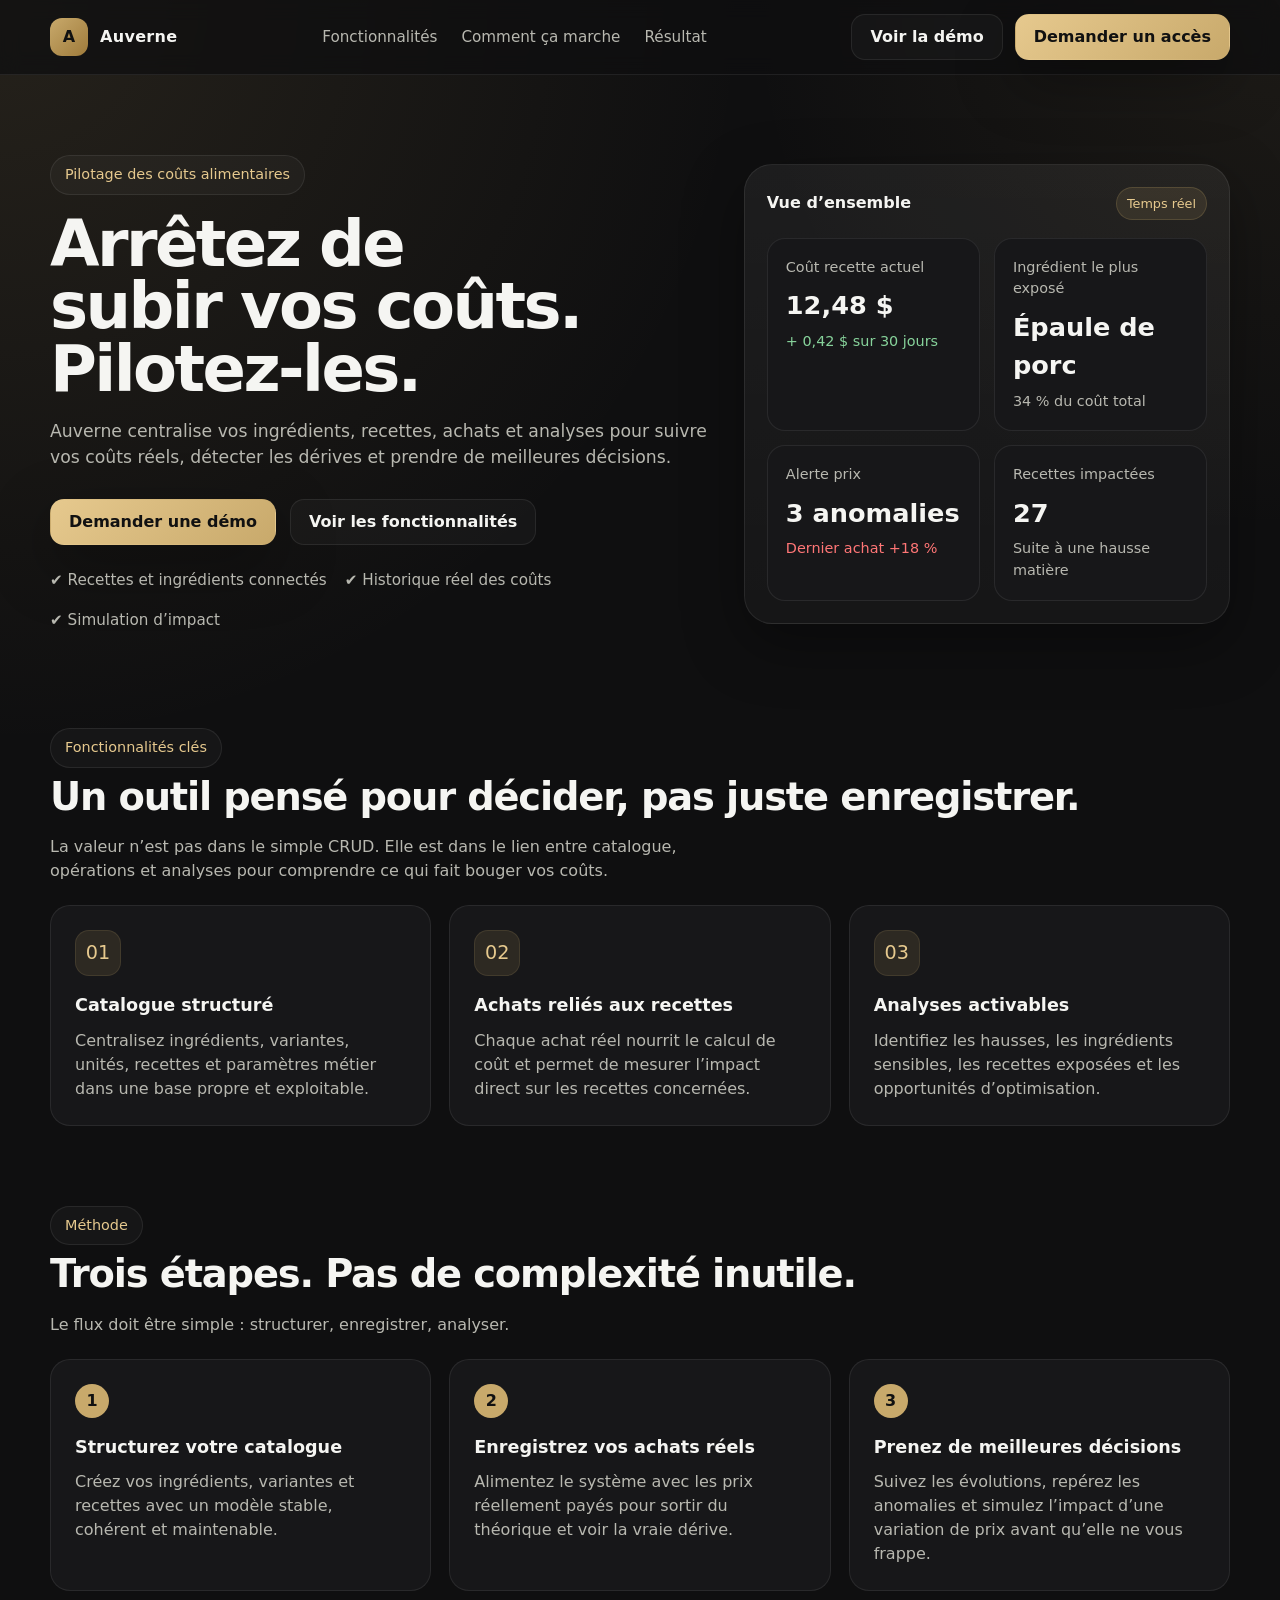
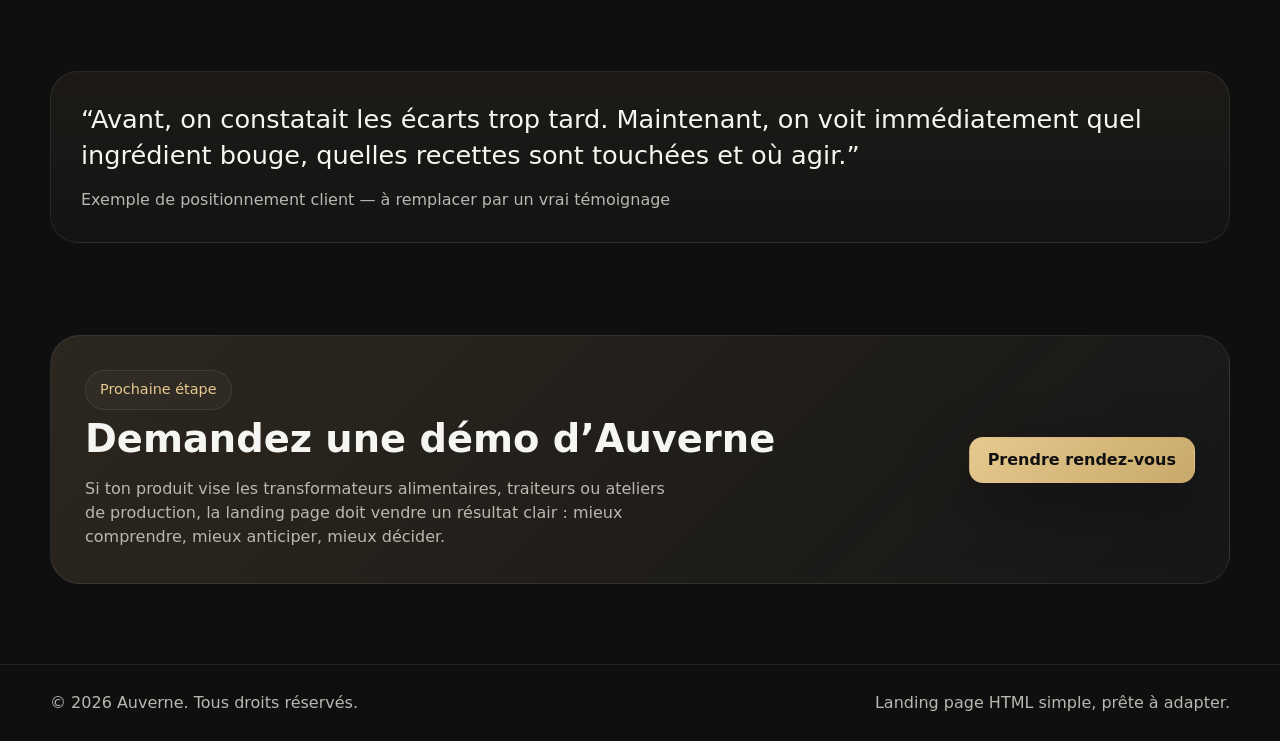
==== index.html @ 79ed3748 "initial landing page" ====
<!DOCTYPE html>
<html lang="fr">
  <head>
    <meta charset="UTF-8" />
    <meta name="viewport" content="width=device-width, initial-scale=1.0" />
    <title>Auverne — Pilotez vos coûts alimentaires</title>
    <style>
      :root {
        --bg: #0f0f10;
        --panel: #171719;
        --panel-2: #1f1f22;
        --text: #f5f5f2;
        --muted: #b8b8b0;
        --line: rgba(255,255,255,0.08);
        --gold: #c8a96b;
        --gold-2: #e6c98e;
        --danger: #ff7676;
        --shadow: 0 20px 60px rgba(0,0,0,0.35);
        --radius: 20px;
      }

      * { box-sizing: border-box; }

      html { scroll-behavior: smooth; }

      body {
        margin: 0;
        font-family: Inter, ui-sans-serif, system-ui, -apple-system, BlinkMacSystemFont, "Segoe UI", sans-serif;
        background:
          radial-gradient(circle at top left, rgba(200,169,107,0.12), transparent 28%),
          radial-gradient(circle at top right, rgba(200,169,107,0.08), transparent 20%),
          var(--bg);
        color: var(--text);
        line-height: 1.5;
      }

      a { color: inherit; text-decoration: none; }

      .container {
        width: min(1180px, calc(100% - 40px));
        margin: 0 auto;
      }

      .eyebrow {
        display: inline-flex;
        align-items: center;
        gap: 8px;
        padding: 8px 14px;
        border: 1px solid var(--line);
        border-radius: 999px;
        color: var(--gold-2);
        background: rgba(255,255,255,0.03);
        font-size: 0.9rem;
      }

      .site-header {
        position: sticky;
        top: 0;
        z-index: 20;
        backdrop-filter: blur(10px);
        background: rgba(15,15,16,0.72);
        border-bottom: 1px solid var(--line);
      }

      .nav {
        display: flex;
        align-items: center;
        justify-content: space-between;
        min-height: 74px;
        gap: 20px;
      }

      .brand {
        display: flex;
        align-items: center;
        gap: 12px;
        font-weight: 700;
        letter-spacing: 0.02em;
      }

      .brand-mark {
        width: 38px;
        height: 38px;
        border-radius: 12px;
        display: grid;
        place-items: center;
        background: linear-gradient(135deg, var(--gold), #9f7b3b);
        color: #111;
        font-weight: 800;
      }

      .nav-links {
        display: flex;
        align-items: center;
        gap: 24px;
        color: var(--muted);
        font-size: 0.95rem;
      }

      .nav-links a:hover { color: var(--text); }

      .nav-actions {
        display: flex;
        gap: 12px;
      }

      .btn {
        display: inline-flex;
        align-items: center;
        justify-content: center;
        gap: 10px;
        min-height: 46px;
        padding: 0 18px;
        border-radius: 14px;
        border: 1px solid transparent;
        font-weight: 600;
        transition: 0.2s ease;
        cursor: pointer;
      }

      .btn-primary {
        background: linear-gradient(135deg, var(--gold-2), var(--gold));
        color: #111;
        box-shadow: var(--shadow);
      }

      .btn-primary:hover { transform: translateY(-1px); }

      .btn-secondary {
        border-color: var(--line);
        background: rgba(255,255,255,0.03);
        color: var(--text);
      }

      .btn-secondary:hover {
        background: rgba(255,255,255,0.06);
      }

      .hero {
        padding: 80px 0 56px;
      }

      .hero-grid {
        display: grid;
        grid-template-columns: 1.15fr 0.85fr;
        gap: 36px;
        align-items: center;
      }

      h1 {
        margin: 18px 0 18px;
        font-size: clamp(2.5rem, 5vw, 4.6rem);
        line-height: 0.98;
        letter-spacing: -0.04em;
        max-width: 12ch;
      }

      .hero p {
        margin: 0;
        max-width: 62ch;
        font-size: 1.08rem;
        color: var(--muted);
      }

      .hero-actions {
        display: flex;
        gap: 14px;
        margin-top: 28px;
        flex-wrap: wrap;
      }

      .hero-proof {
        display: flex;
        gap: 18px;
        margin-top: 24px;
        color: var(--muted);
        flex-wrap: wrap;
        font-size: 0.95rem;
      }

      .dashboard-card {
        background: linear-gradient(180deg, rgba(255,255,255,0.06), rgba(255,255,255,0.03));
        border: 1px solid var(--line);
        border-radius: 28px;
        padding: 22px;
        box-shadow: var(--shadow);
      }

      .dashboard-top {
        display: flex;
        justify-content: space-between;
        align-items: center;
        margin-bottom: 18px;
      }

      .chip {
        padding: 6px 10px;
        border-radius: 999px;
        background: rgba(200,169,107,0.12);
        color: var(--gold-2);
        border: 1px solid rgba(200,169,107,0.2);
        font-size: 0.8rem;
      }

      .metric-grid {
        display: grid;
        grid-template-columns: repeat(2, 1fr);
        gap: 14px;
      }

      .metric {
        background: var(--panel);
        border: 1px solid var(--line);
        border-radius: 18px;
        padding: 18px;
      }

      .metric-label {
        color: var(--muted);
        font-size: 0.9rem;
      }

      .metric-value {
        margin-top: 8px;
        font-size: 1.6rem;
        font-weight: 700;
      }

      .metric-sub {
        margin-top: 6px;
        font-size: 0.9rem;
        color: var(--muted);
      }

      .metric-sub.up { color: #87d39b; }
      .metric-sub.down { color: var(--danger); }

      .section {
        padding: 40px 0;
      }

      .section-header {
        display: flex;
        justify-content: space-between;
        align-items: end;
        gap: 20px;
        margin-bottom: 22px;
      }

      .section-header h2 {
        margin: 0;
        font-size: clamp(1.8rem, 3vw, 2.8rem);
        letter-spacing: -0.03em;
      }

      .section-header p {
        margin: 10px 0 0;
        color: var(--muted);
        max-width: 62ch;
      }

      .features {
        display: grid;
        grid-template-columns: repeat(3, 1fr);
        gap: 18px;
      }

      .card {
        background: var(--panel);
        border: 1px solid var(--line);
        border-radius: var(--radius);
        padding: 24px;
      }

      .card-icon {
        width: 46px;
        height: 46px;
        border-radius: 14px;
        display: grid;
        place-items: center;
        font-size: 1.2rem;
        background: rgba(200,169,107,0.12);
        color: var(--gold-2);
        border: 1px solid rgba(200,169,107,0.14);
        margin-bottom: 16px;
      }

      .card h3 {
        margin: 0 0 10px;
        font-size: 1.1rem;
      }

      .card p {
        margin: 0;
        color: var(--muted);
      }

      .steps {
        display: grid;
        grid-template-columns: repeat(3, 1fr);
        gap: 18px;
      }

      .step-number {
        width: 34px;
        height: 34px;
        border-radius: 999px;
        display: grid;
        place-items: center;
        background: var(--gold);
        color: #111;
        font-weight: 800;
        margin-bottom: 16px;
      }

      .quote {
        background: linear-gradient(180deg, rgba(200,169,107,0.08), rgba(255,255,255,0.02));
        border: 1px solid var(--line);
        border-radius: 28px;
        padding: 30px;
      }

      .quote p {
        margin: 0;
        font-size: clamp(1.2rem, 2vw, 1.6rem);
        line-height: 1.4;
      }

      .quote footer {
        margin-top: 14px;
        color: var(--muted);
      }

      .cta {
        padding: 52px 0 80px;
      }

      .cta-box {
        background: linear-gradient(135deg, rgba(200,169,107,0.16), rgba(255,255,255,0.03));
        border: 1px solid var(--line);
        border-radius: 30px;
        padding: 34px;
        display: flex;
        justify-content: space-between;
        gap: 22px;
        align-items: center;
      }

      .cta-box h2 {
        margin: 0 0 10px;
        font-size: clamp(1.8rem, 3vw, 2.8rem);
      }

      .cta-box p {
        margin: 0;
        color: var(--muted);
        max-width: 58ch;
      }

      .site-footer {
        border-top: 1px solid var(--line);
        color: var(--muted);
      }

      .footer-inner {
        min-height: 76px;
        display: flex;
        justify-content: space-between;
        align-items: center;
        gap: 18px;
        flex-wrap: wrap;
      }

      @media (max-width: 980px) {
        .hero-grid,
        .features,
        .steps,
        .cta-box {
          grid-template-columns: 1fr;
        }

        .hero {
          padding-top: 56px;
        }
      }

      @media (max-width: 760px) {
        .nav {
          flex-wrap: wrap;
          padding: 14px 0;
        }

        .nav-links {
          width: 100%;
          order: 3;
          justify-content: space-between;
          gap: 12px;
          overflow-x: auto;
        }

        .nav-actions {
          width: 100%;
        }

        .nav-actions .btn {
          flex: 1;
        }

        .metric-grid {
          grid-template-columns: 1fr;
        }
      }
    </style>
  </head>
  <body>
    <header class="site-header">
      <div class="container nav">
        <a href="#top" class="brand">
          <div class="brand-mark">A</div>
          <span>Auverne</span>
        </a>

        <nav class="nav-links">
          <a href="#fonctionnalites">Fonctionnalités</a>
          <a href="#comment-ca-marche">Comment ça marche</a>
          <a href="#temoignage">Résultat</a>
        </nav>

        <div class="nav-actions">
          <a class="btn btn-secondary" href="#fonctionnalites">Voir la démo</a>
          <a class="btn btn-primary" href="#cta">Demander un accès</a>
        </div>
      </div>
    </header>

    <main id="top">
      <section class="hero">
        <div class="container hero-grid">
          <div>
            <span class="eyebrow">Pilotage des coûts alimentaires</span>
            <h1>Arrêtez de subir vos coûts. Pilotez-les.</h1>
            <p>
              Auverne centralise vos ingrédients, recettes, achats et analyses pour suivre
              vos coûts réels, détecter les dérives et prendre de meilleures décisions.
            </p>

            <div class="hero-actions">
              <a class="btn btn-primary" href="#cta">Demander une démo</a>
              <a class="btn btn-secondary" href="#fonctionnalites">Voir les fonctionnalités</a>
            </div>

            <div class="hero-proof">
              <span>✔ Recettes et ingrédients connectés</span>
              <span>✔ Historique réel des coûts</span>
              <span>✔ Simulation d’impact</span>
            </div>
          </div>

          <div class="dashboard-card">
            <div class="dashboard-top">
              <strong>Vue d’ensemble</strong>
              <span class="chip">Temps réel</span>
            </div>

            <div class="metric-grid">
              <div class="metric">
                <div class="metric-label">Coût recette actuel</div>
                <div class="metric-value">12,48 $</div>
                <div class="metric-sub up">+ 0,42 $ sur 30 jours</div>
              </div>
              <div class="metric">
                <div class="metric-label">Ingrédient le plus exposé</div>
                <div class="metric-value">Épaule de porc</div>
                <div class="metric-sub">34 % du coût total</div>
              </div>
              <div class="metric">
                <div class="metric-label">Alerte prix</div>
                <div class="metric-value">3 anomalies</div>
                <div class="metric-sub down">Dernier achat +18 %</div>
              </div>
              <div class="metric">
                <div class="metric-label">Recettes impactées</div>
                <div class="metric-value">27</div>
                <div class="metric-sub">Suite à une hausse matière</div>
              </div>
            </div>
          </div>
        </div>
      </section>

      <section class="section" id="fonctionnalites">
        <div class="container">
          <div class="section-header">
            <div>
              <span class="eyebrow">Fonctionnalités clés</span>
              <h2>Un outil pensé pour décider, pas juste enregistrer.</h2>
              <p>
                La valeur n’est pas dans le simple CRUD. Elle est dans le lien entre catalogue,
                opérations et analyses pour comprendre ce qui fait bouger vos coûts.
              </p>
            </div>
          </div>

          <div class="features">
            <article class="card">
              <div class="card-icon">01</div>
              <h3>Catalogue structuré</h3>
              <p>
                Centralisez ingrédients, variantes, unités, recettes et paramètres métier dans une base propre et exploitable.
              </p>
            </article>

            <article class="card">
              <div class="card-icon">02</div>
              <h3>Achats reliés aux recettes</h3>
              <p>
                Chaque achat réel nourrit le calcul de coût et permet de mesurer l’impact direct sur les recettes concernées.
              </p>
            </article>

            <article class="card">
              <div class="card-icon">03</div>
              <h3>Analyses activables</h3>
              <p>
                Identifiez les hausses, les ingrédients sensibles, les recettes exposées et les opportunités d’optimisation.
              </p>
            </article>
          </div>
        </div>
      </section>

      <section class="section" id="comment-ca-marche">
        <div class="container">
          <div class="section-header">
            <div>
              <span class="eyebrow">Méthode</span>
              <h2>Trois étapes. Pas de complexité inutile.</h2>
              <p>
                Le flux doit être simple : structurer, enregistrer, analyser.
              </p>
            </div>
          </div>

          <div class="steps">
            <article class="card">
              <div class="step-number">1</div>
              <h3>Structurez votre catalogue</h3>
              <p>
                Créez vos ingrédients, variantes et recettes avec un modèle stable, cohérent et maintenable.
              </p>
            </article>

            <article class="card">
              <div class="step-number">2</div>
              <h3>Enregistrez vos achats réels</h3>
              <p>
                Alimentez le système avec les prix réellement payés pour sortir du théorique et voir la vraie dérive.
              </p>
            </article>

            <article class="card">
              <div class="step-number">3</div>
              <h3>Prenez de meilleures décisions</h3>
              <p>
                Suivez les évolutions, repérez les anomalies et simulez l’impact d’une variation de prix avant qu’elle ne vous frappe.
              </p>
            </article>
          </div>
        </div>
      </section>

      <section class="section" id="temoignage">
        <div class="container">
          <div class="quote">
            <p>
              “Avant, on constatait les écarts trop tard. Maintenant, on voit immédiatement
              quel ingrédient bouge, quelles recettes sont touchées et où agir.”
            </p>
            <footer>Exemple de positionnement client — à remplacer par un vrai témoignage</footer>
          </div>
        </div>
      </section>

      <section class="cta" id="cta">
        <div class="container">
          <div class="cta-box">
            <div>
              <span class="eyebrow">Prochaine étape</span>
              <h2>Demandez une démo d’Auverne</h2>
              <p>
                Si ton produit vise les transformateurs alimentaires, traiteurs ou ateliers de production,
                la landing page doit vendre un résultat clair : mieux comprendre, mieux anticiper, mieux décider.
              </p>
            </div>
            <div>
              <a class="btn btn-primary" href="mailto:contact@auverne.com">Prendre rendez-vous</a>
            </div>
          </div>
        </div>
      </section>
    </main>

    <footer class="site-footer">
      <div class="container footer-inner">
        <span>© 2026 Auverne. Tous droits réservés.</span>
        <span>Landing page HTML simple, prête à adapter.</span>
      </div>
    </footer>
  </body>
</html>
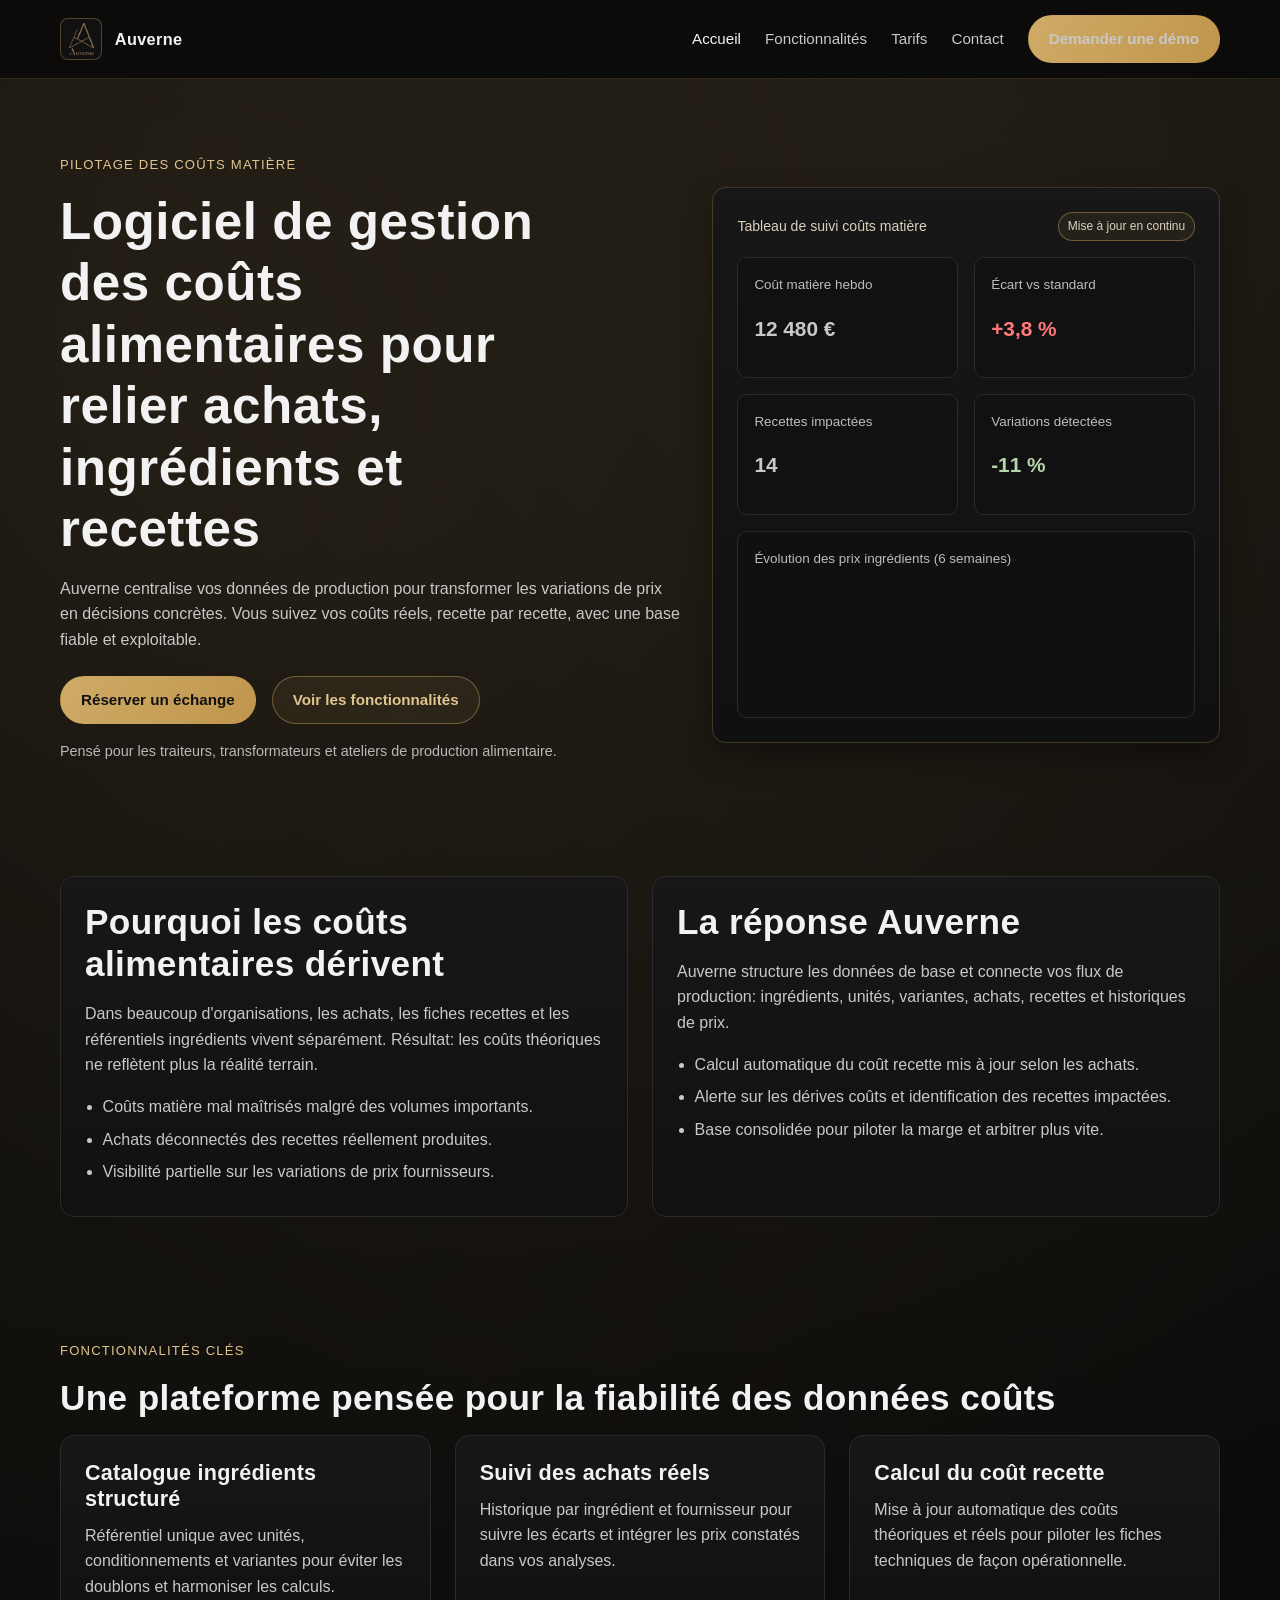
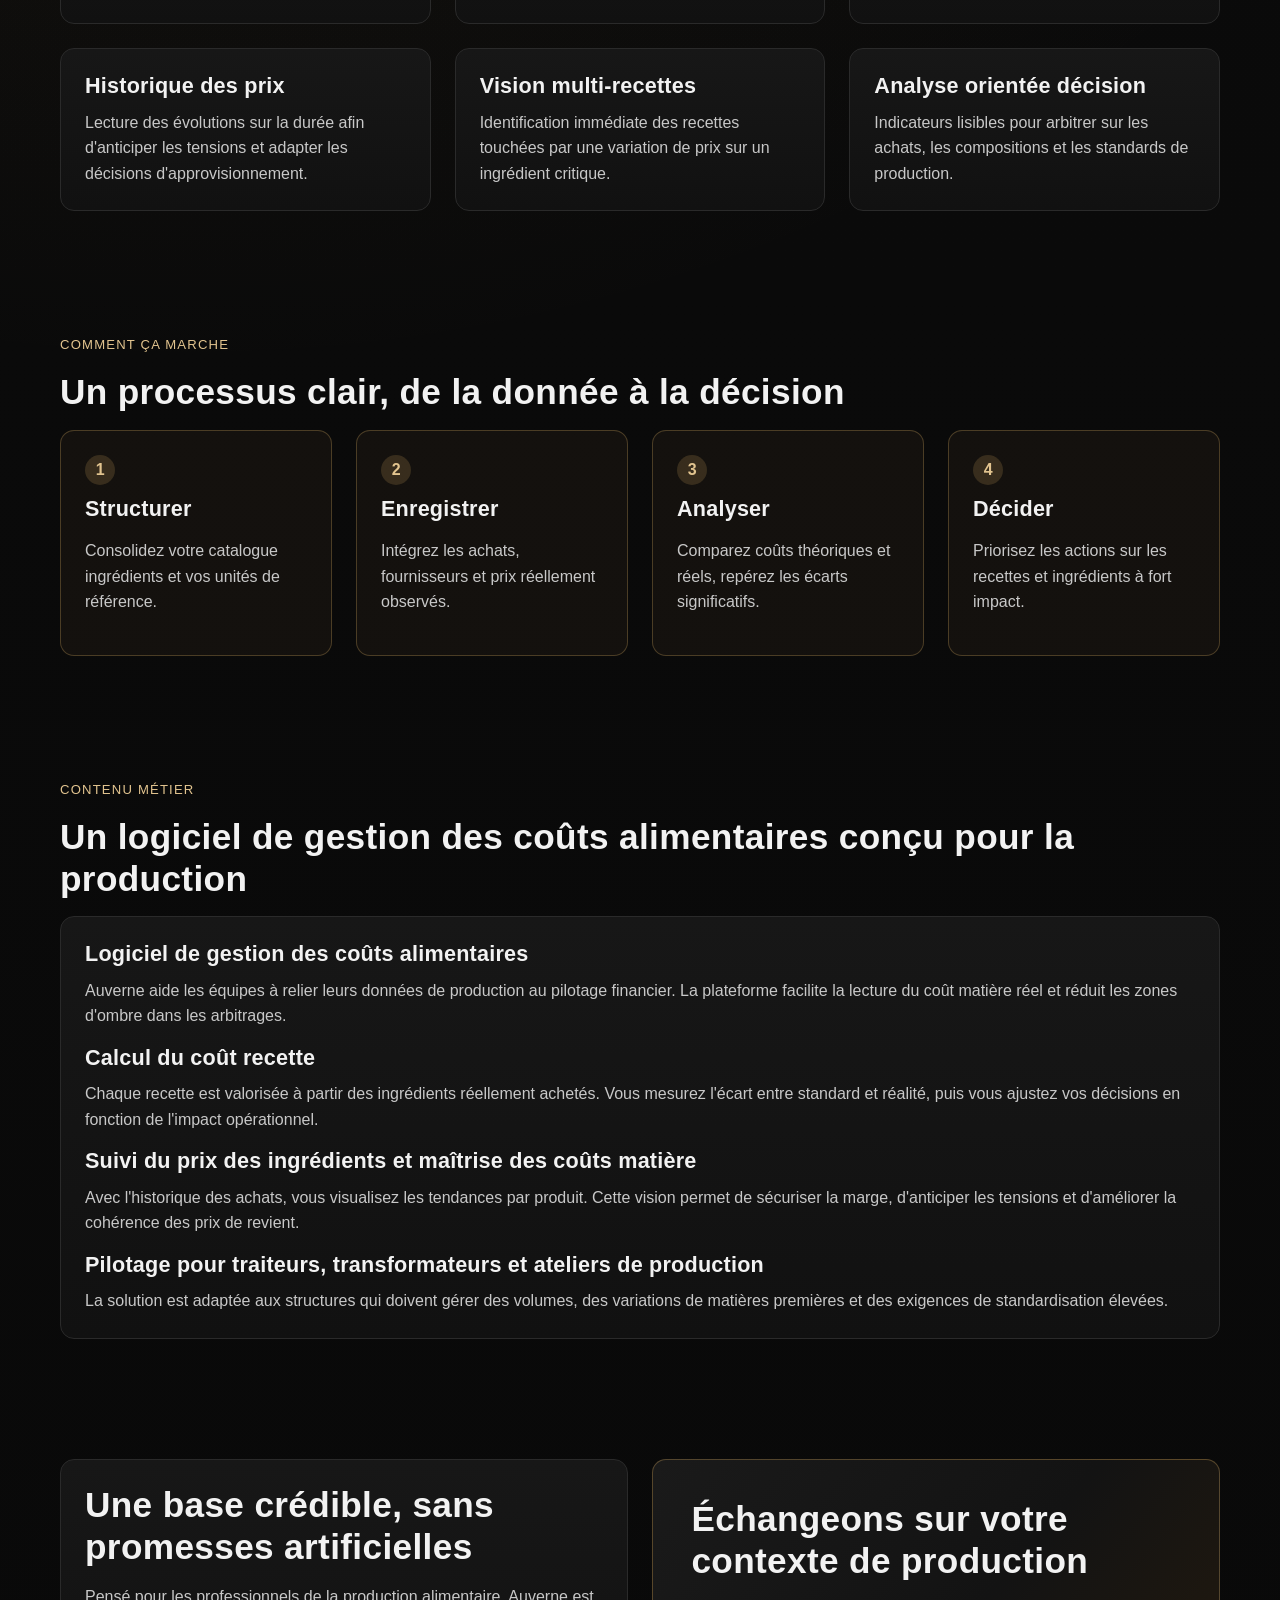
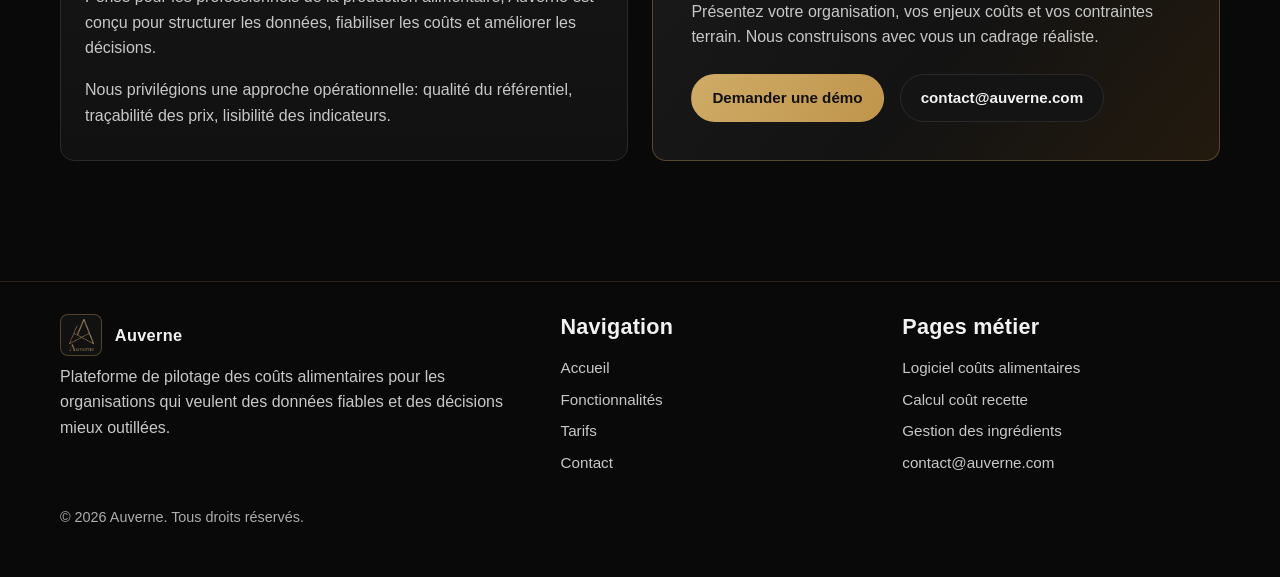
==== commit d5bfd9de: "site complte v1" ====
--- a/index.html
+++ b/index.html
@@ -1,610 +1,239 @@
 <!DOCTYPE html>
 <html lang="fr">
-  <head>
-    <meta charset="UTF-8" />
-    <meta name="viewport" content="width=device-width, initial-scale=1.0" />
-    <title>Auverne — Pilotez vos coûts alimentaires</title>
-    <style>
-      :root {
-        --bg: #0f0f10;
-        --panel: #171719;
-        --panel-2: #1f1f22;
-        --text: #f5f5f2;
-        --muted: #b8b8b0;
-        --line: rgba(255,255,255,0.08);
-        --gold: #c8a96b;
-        --gold-2: #e6c98e;
-        --danger: #ff7676;
-        --shadow: 0 20px 60px rgba(0,0,0,0.35);
-        --radius: 20px;
-      }
-
-      * { box-sizing: border-box; }
-
-      html { scroll-behavior: smooth; }
-
-      body {
-        margin: 0;
-        font-family: Inter, ui-sans-serif, system-ui, -apple-system, BlinkMacSystemFont, "Segoe UI", sans-serif;
-        background:
-          radial-gradient(circle at top left, rgba(200,169,107,0.12), transparent 28%),
-          radial-gradient(circle at top right, rgba(200,169,107,0.08), transparent 20%),
-          var(--bg);
-        color: var(--text);
-        line-height: 1.5;
-      }
-
-      a { color: inherit; text-decoration: none; }
-
-      .container {
-        width: min(1180px, calc(100% - 40px));
-        margin: 0 auto;
-      }
-
-      .eyebrow {
-        display: inline-flex;
-        align-items: center;
-        gap: 8px;
-        padding: 8px 14px;
-        border: 1px solid var(--line);
-        border-radius: 999px;
-        color: var(--gold-2);
-        background: rgba(255,255,255,0.03);
-        font-size: 0.9rem;
-      }
-
-      .site-header {
-        position: sticky;
-        top: 0;
-        z-index: 20;
-        backdrop-filter: blur(10px);
-        background: rgba(15,15,16,0.72);
-        border-bottom: 1px solid var(--line);
-      }
-
-      .nav {
-        display: flex;
-        align-items: center;
-        justify-content: space-between;
-        min-height: 74px;
-        gap: 20px;
-      }
-
-      .brand {
-        display: flex;
-        align-items: center;
-        gap: 12px;
-        font-weight: 700;
-        letter-spacing: 0.02em;
-      }
-
-      .brand-mark {
-        width: 38px;
-        height: 38px;
-        border-radius: 12px;
-        display: grid;
-        place-items: center;
-        background: linear-gradient(135deg, var(--gold), #9f7b3b);
-        color: #111;
-        font-weight: 800;
-      }
-
-      .nav-links {
-        display: flex;
-        align-items: center;
-        gap: 24px;
-        color: var(--muted);
-        font-size: 0.95rem;
-      }
-
-      .nav-links a:hover { color: var(--text); }
-
-      .nav-actions {
-        display: flex;
-        gap: 12px;
-      }
-
-      .btn {
-        display: inline-flex;
-        align-items: center;
-        justify-content: center;
-        gap: 10px;
-        min-height: 46px;
-        padding: 0 18px;
-        border-radius: 14px;
-        border: 1px solid transparent;
-        font-weight: 600;
-        transition: 0.2s ease;
-        cursor: pointer;
-      }
-
-      .btn-primary {
-        background: linear-gradient(135deg, var(--gold-2), var(--gold));
-        color: #111;
-        box-shadow: var(--shadow);
-      }
-
-      .btn-primary:hover { transform: translateY(-1px); }
-
-      .btn-secondary {
-        border-color: var(--line);
-        background: rgba(255,255,255,0.03);
-        color: var(--text);
-      }
-
-      .btn-secondary:hover {
-        background: rgba(255,255,255,0.06);
-      }
-
-      .hero {
-        padding: 80px 0 56px;
-      }
-
-      .hero-grid {
-        display: grid;
-        grid-template-columns: 1.15fr 0.85fr;
-        gap: 36px;
-        align-items: center;
-      }
-
-      h1 {
-        margin: 18px 0 18px;
-        font-size: clamp(2.5rem, 5vw, 4.6rem);
-        line-height: 0.98;
-        letter-spacing: -0.04em;
-        max-width: 12ch;
-      }
-
-      .hero p {
-        margin: 0;
-        max-width: 62ch;
-        font-size: 1.08rem;
-        color: var(--muted);
-      }
-
-      .hero-actions {
-        display: flex;
-        gap: 14px;
-        margin-top: 28px;
-        flex-wrap: wrap;
-      }
-
-      .hero-proof {
-        display: flex;
-        gap: 18px;
-        margin-top: 24px;
-        color: var(--muted);
-        flex-wrap: wrap;
-        font-size: 0.95rem;
-      }
-
-      .dashboard-card {
-        background: linear-gradient(180deg, rgba(255,255,255,0.06), rgba(255,255,255,0.03));
-        border: 1px solid var(--line);
-        border-radius: 28px;
-        padding: 22px;
-        box-shadow: var(--shadow);
-      }
-
-      .dashboard-top {
-        display: flex;
-        justify-content: space-between;
-        align-items: center;
-        margin-bottom: 18px;
-      }
-
-      .chip {
-        padding: 6px 10px;
-        border-radius: 999px;
-        background: rgba(200,169,107,0.12);
-        color: var(--gold-2);
-        border: 1px solid rgba(200,169,107,0.2);
-        font-size: 0.8rem;
-      }
-
-      .metric-grid {
-        display: grid;
-        grid-template-columns: repeat(2, 1fr);
-        gap: 14px;
-      }
-
-      .metric {
-        background: var(--panel);
-        border: 1px solid var(--line);
-        border-radius: 18px;
-        padding: 18px;
-      }
-
-      .metric-label {
-        color: var(--muted);
-        font-size: 0.9rem;
-      }
-
-      .metric-value {
-        margin-top: 8px;
-        font-size: 1.6rem;
-        font-weight: 700;
-      }
-
-      .metric-sub {
-        margin-top: 6px;
-        font-size: 0.9rem;
-        color: var(--muted);
-      }
-
-      .metric-sub.up { color: #87d39b; }
-      .metric-sub.down { color: var(--danger); }
-
-      .section {
-        padding: 40px 0;
-      }
-
-      .section-header {
-        display: flex;
-        justify-content: space-between;
-        align-items: end;
-        gap: 20px;
-        margin-bottom: 22px;
-      }
-
-      .section-header h2 {
-        margin: 0;
-        font-size: clamp(1.8rem, 3vw, 2.8rem);
-        letter-spacing: -0.03em;
-      }
-
-      .section-header p {
-        margin: 10px 0 0;
-        color: var(--muted);
-        max-width: 62ch;
-      }
-
-      .features {
-        display: grid;
-        grid-template-columns: repeat(3, 1fr);
-        gap: 18px;
-      }
-
-      .card {
-        background: var(--panel);
-        border: 1px solid var(--line);
-        border-radius: var(--radius);
-        padding: 24px;
-      }
-
-      .card-icon {
-        width: 46px;
-        height: 46px;
-        border-radius: 14px;
-        display: grid;
-        place-items: center;
-        font-size: 1.2rem;
-        background: rgba(200,169,107,0.12);
-        color: var(--gold-2);
-        border: 1px solid rgba(200,169,107,0.14);
-        margin-bottom: 16px;
-      }
-
-      .card h3 {
-        margin: 0 0 10px;
-        font-size: 1.1rem;
-      }
-
-      .card p {
-        margin: 0;
-        color: var(--muted);
-      }
-
-      .steps {
-        display: grid;
-        grid-template-columns: repeat(3, 1fr);
-        gap: 18px;
-      }
-
-      .step-number {
-        width: 34px;
-        height: 34px;
-        border-radius: 999px;
-        display: grid;
-        place-items: center;
-        background: var(--gold);
-        color: #111;
-        font-weight: 800;
-        margin-bottom: 16px;
-      }
-
-      .quote {
-        background: linear-gradient(180deg, rgba(200,169,107,0.08), rgba(255,255,255,0.02));
-        border: 1px solid var(--line);
-        border-radius: 28px;
-        padding: 30px;
-      }
-
-      .quote p {
-        margin: 0;
-        font-size: clamp(1.2rem, 2vw, 1.6rem);
-        line-height: 1.4;
-      }
-
-      .quote footer {
-        margin-top: 14px;
-        color: var(--muted);
-      }
-
-      .cta {
-        padding: 52px 0 80px;
-      }
-
-      .cta-box {
-        background: linear-gradient(135deg, rgba(200,169,107,0.16), rgba(255,255,255,0.03));
-        border: 1px solid var(--line);
-        border-radius: 30px;
-        padding: 34px;
-        display: flex;
-        justify-content: space-between;
-        gap: 22px;
-        align-items: center;
-      }
-
-      .cta-box h2 {
-        margin: 0 0 10px;
-        font-size: clamp(1.8rem, 3vw, 2.8rem);
-      }
-
-      .cta-box p {
-        margin: 0;
-        color: var(--muted);
-        max-width: 58ch;
-      }
-
-      .site-footer {
-        border-top: 1px solid var(--line);
-        color: var(--muted);
-      }
-
-      .footer-inner {
-        min-height: 76px;
-        display: flex;
-        justify-content: space-between;
-        align-items: center;
-        gap: 18px;
-        flex-wrap: wrap;
-      }
-
-      @media (max-width: 980px) {
-        .hero-grid,
-        .features,
-        .steps,
-        .cta-box {
-          grid-template-columns: 1fr;
-        }
-
-        .hero {
-          padding-top: 56px;
-        }
-      }
-
-      @media (max-width: 760px) {
-        .nav {
-          flex-wrap: wrap;
-          padding: 14px 0;
-        }
-
-        .nav-links {
-          width: 100%;
-          order: 3;
-          justify-content: space-between;
-          gap: 12px;
-          overflow-x: auto;
-        }
-
-        .nav-actions {
-          width: 100%;
-        }
-
-        .nav-actions .btn {
-          flex: 1;
-        }
-
-        .metric-grid {
-          grid-template-columns: 1fr;
-        }
-      }
-    </style>
-  </head>
-  <body>
-    <header class="site-header">
-      <div class="container nav">
-        <a href="#top" class="brand">
-          <div class="brand-mark">A</div>
-          <span>Auverne</span>
-        </a>
-
-        <nav class="nav-links">
-          <a href="#fonctionnalites">Fonctionnalités</a>
-          <a href="#comment-ca-marche">Comment ça marche</a>
-          <a href="#temoignage">Résultat</a>
-        </nav>
-
-        <div class="nav-actions">
-          <a class="btn btn-secondary" href="#fonctionnalites">Voir la démo</a>
-          <a class="btn btn-primary" href="#cta">Demander un accès</a>
-        </div>
-      </div>
-    </header>
-
-    <main id="top">
-      <section class="hero">
-        <div class="container hero-grid">
-          <div>
-            <span class="eyebrow">Pilotage des coûts alimentaires</span>
-            <h1>Arrêtez de subir vos coûts. Pilotez-les.</h1>
-            <p>
-              Auverne centralise vos ingrédients, recettes, achats et analyses pour suivre
-              vos coûts réels, détecter les dérives et prendre de meilleures décisions.
-            </p>
-
-            <div class="hero-actions">
-              <a class="btn btn-primary" href="#cta">Demander une démo</a>
-              <a class="btn btn-secondary" href="#fonctionnalites">Voir les fonctionnalités</a>
-            </div>
-
-            <div class="hero-proof">
-              <span>✔ Recettes et ingrédients connectés</span>
-              <span>✔ Historique réel des coûts</span>
-              <span>✔ Simulation d’impact</span>
-            </div>
-          </div>
-
-          <div class="dashboard-card">
-            <div class="dashboard-top">
-              <strong>Vue d’ensemble</strong>
-              <span class="chip">Temps réel</span>
-            </div>
-
-            <div class="metric-grid">
-              <div class="metric">
-                <div class="metric-label">Coût recette actuel</div>
-                <div class="metric-value">12,48 $</div>
-                <div class="metric-sub up">+ 0,42 $ sur 30 jours</div>
-              </div>
-              <div class="metric">
-                <div class="metric-label">Ingrédient le plus exposé</div>
-                <div class="metric-value">Épaule de porc</div>
-                <div class="metric-sub">34 % du coût total</div>
-              </div>
-              <div class="metric">
-                <div class="metric-label">Alerte prix</div>
-                <div class="metric-value">3 anomalies</div>
-                <div class="metric-sub down">Dernier achat +18 %</div>
-              </div>
-              <div class="metric">
-                <div class="metric-label">Recettes impactées</div>
-                <div class="metric-value">27</div>
-                <div class="metric-sub">Suite à une hausse matière</div>
-              </div>
-            </div>
-          </div>
-        </div>
-      </section>
-
-      <section class="section" id="fonctionnalites">
-        <div class="container">
-          <div class="section-header">
-            <div>
-              <span class="eyebrow">Fonctionnalités clés</span>
-              <h2>Un outil pensé pour décider, pas juste enregistrer.</h2>
-              <p>
-                La valeur n’est pas dans le simple CRUD. Elle est dans le lien entre catalogue,
-                opérations et analyses pour comprendre ce qui fait bouger vos coûts.
-              </p>
-            </div>
-          </div>
-
-          <div class="features">
-            <article class="card">
-              <div class="card-icon">01</div>
-              <h3>Catalogue structuré</h3>
-              <p>
-                Centralisez ingrédients, variantes, unités, recettes et paramètres métier dans une base propre et exploitable.
-              </p>
-            </article>
-
-            <article class="card">
-              <div class="card-icon">02</div>
-              <h3>Achats reliés aux recettes</h3>
-              <p>
-                Chaque achat réel nourrit le calcul de coût et permet de mesurer l’impact direct sur les recettes concernées.
-              </p>
-            </article>
-
-            <article class="card">
-              <div class="card-icon">03</div>
-              <h3>Analyses activables</h3>
-              <p>
-                Identifiez les hausses, les ingrédients sensibles, les recettes exposées et les opportunités d’optimisation.
-              </p>
-            </article>
-          </div>
-        </div>
-      </section>
-
-      <section class="section" id="comment-ca-marche">
-        <div class="container">
-          <div class="section-header">
-            <div>
-              <span class="eyebrow">Méthode</span>
-              <h2>Trois étapes. Pas de complexité inutile.</h2>
-              <p>
-                Le flux doit être simple : structurer, enregistrer, analyser.
-              </p>
-            </div>
-          </div>
-
-          <div class="steps">
-            <article class="card">
-              <div class="step-number">1</div>
-              <h3>Structurez votre catalogue</h3>
-              <p>
-                Créez vos ingrédients, variantes et recettes avec un modèle stable, cohérent et maintenable.
-              </p>
-            </article>
-
-            <article class="card">
-              <div class="step-number">2</div>
-              <h3>Enregistrez vos achats réels</h3>
-              <p>
-                Alimentez le système avec les prix réellement payés pour sortir du théorique et voir la vraie dérive.
-              </p>
-            </article>
-
-            <article class="card">
-              <div class="step-number">3</div>
-              <h3>Prenez de meilleures décisions</h3>
-              <p>
-                Suivez les évolutions, repérez les anomalies et simulez l’impact d’une variation de prix avant qu’elle ne vous frappe.
-              </p>
-            </article>
-          </div>
-        </div>
-      </section>
-
-      <section class="section" id="temoignage">
-        <div class="container">
-          <div class="quote">
-            <p>
-              “Avant, on constatait les écarts trop tard. Maintenant, on voit immédiatement
-              quel ingrédient bouge, quelles recettes sont touchées et où agir.”
-            </p>
-            <footer>Exemple de positionnement client — à remplacer par un vrai témoignage</footer>
-          </div>
-        </div>
-      </section>
-
-      <section class="cta" id="cta">
-        <div class="container">
-          <div class="cta-box">
-            <div>
-              <span class="eyebrow">Prochaine étape</span>
-              <h2>Demandez une démo d’Auverne</h2>
-              <p>
-                Si ton produit vise les transformateurs alimentaires, traiteurs ou ateliers de production,
-                la landing page doit vendre un résultat clair : mieux comprendre, mieux anticiper, mieux décider.
-              </p>
-            </div>
-            <div>
-              <a class="btn btn-primary" href="mailto:contact@auverne.com">Prendre rendez-vous</a>
-            </div>
-          </div>
-        </div>
-      </section>
-    </main>
-
-    <footer class="site-footer">
-      <div class="container footer-inner">
-        <span>© 2026 Auverne. Tous droits réservés.</span>
-        <span>Landing page HTML simple, prête à adapter.</span>
-      </div>
-    </footer>
-  </body>
+<head>
+  <meta charset="UTF-8">
+  <meta name="viewport" content="width=device-width, initial-scale=1.0">
+  <title>Auverne | Logiciel de gestion des coûts alimentaires</title>
+  <meta name="description" content="Auverne est un logiciel de gestion des coûts alimentaires qui relie ingrédients, achats et recettes pour piloter les coûts matière avec fiabilité.">
+  <meta name="robots" content="index, follow">
+  <link rel="canonical" href="https://auverne.com/">
+  <meta property="og:title" content="Auverne | Logiciel de gestion des coûts alimentaires">
+  <meta property="og:description" content="Reliez ingrédients, achats et recettes pour suivre vos coûts réels, détecter les dérives et sécuriser vos décisions.">
+  <meta property="og:type" content="website">
+  <meta property="og:url" content="https://auverne.com/">
+  <meta property="og:image" content="https://auverne.com/og-image.png">
+  <link rel="icon" href="/favicon.ico" type="image/x-icon">
+  <link rel="stylesheet" href="/assets/css/style.css">
+</head>
+<body>
+  <header class="site-header">
+    <div class="container nav-wrap">
+      <a class="brand" href="/index.html" aria-label="Accueil Auverne">
+        <img src="/logo-auverne.png" alt="Logo Auverne" class="brand-logo">
+        <span class="brand-name">Auverne</span>
+      </a>
+      <button class="nav-toggle" type="button" aria-label="Ouvrir le menu" aria-expanded="false" aria-controls="site-nav" data-nav-toggle>☰</button>
+      <nav id="site-nav" class="site-nav" aria-label="Navigation principale">
+        <a class="active" href="/index.html">Accueil</a>
+        <a href="/fonctionnalites.html">Fonctionnalités</a>
+        <a href="/tarifs.html">Tarifs</a>
+        <a href="/contact.html">Contact</a>
+        <a class="btn btn-primary" href="/contact.html">Demander une démo</a>
+      </nav>
+    </div>
+  </header>
+
+  <main>
+    <section class="hero">
+      <div class="container hero-grid">
+        <div>
+          <span class="eyebrow">Pilotage des coûts matière</span>
+          <h1>Logiciel de gestion des coûts alimentaires pour relier achats, ingrédients et recettes</h1>
+          <p>Auverne centralise vos données de production pour transformer les variations de prix en décisions concrètes. Vous suivez vos coûts réels, recette par recette, avec une base fiable et exploitable.</p>
+          <div class="hero-actions">
+            <a class="btn btn-primary" href="/contact.html">Réserver un échange</a>
+            <a class="btn btn-secondary" href="/fonctionnalites.html">Voir les fonctionnalités</a>
+          </div>
+          <p class="hero-note">Pensé pour les traiteurs, transformateurs et ateliers de production alimentaire.</p>
+        </div>
+        <div class="dashboard" aria-label="Aperçu des métriques coûts matière">
+          <div class="dashboard-head">
+            <span>Tableau de suivi coûts matière</span>
+            <span class="pill">Mise à jour en continu</span>
+          </div>
+          <div class="kpi-grid">
+            <div class="kpi">
+              <p class="kpi-label">Coût matière hebdo</p>
+              <p class="kpi-value">12 480 €</p>
+            </div>
+            <div class="kpi">
+              <p class="kpi-label">Écart vs standard</p>
+              <p class="kpi-value kpi-up">+3,8 %</p>
+            </div>
+            <div class="kpi">
+              <p class="kpi-label">Recettes impactées</p>
+              <p class="kpi-value">14</p>
+            </div>
+            <div class="kpi">
+              <p class="kpi-label">Variations détectées</p>
+              <p class="kpi-value kpi-down">-11 %</p>
+            </div>
+          </div>
+          <div class="chart">
+            <p class="kpi-label">Évolution des prix ingrédients (6 semaines)</p>
+            <div class="chart-bars" aria-hidden="true">
+              <span class="chart-bar bar-1"></span>
+              <span class="chart-bar bar-2"></span>
+              <span class="chart-bar bar-3"></span>
+              <span class="chart-bar bar-4"></span>
+              <span class="chart-bar bar-5"></span>
+              <span class="chart-bar bar-6"></span>
+            </div>
+          </div>
+        </div>
+      </div>
+    </section>
+
+    <section class="section-tight">
+      <div class="container grid-2">
+        <article class="card">
+          <h2>Pourquoi les coûts alimentaires dérivent</h2>
+          <p>Dans beaucoup d'organisations, les achats, les fiches recettes et les référentiels ingrédients vivent séparément. Résultat: les coûts théoriques ne reflètent plus la réalité terrain.</p>
+          <ul>
+            <li>Coûts matière mal maîtrisés malgré des volumes importants.</li>
+            <li>Achats déconnectés des recettes réellement produites.</li>
+            <li>Visibilité partielle sur les variations de prix fournisseurs.</li>
+          </ul>
+        </article>
+        <article class="card">
+          <h2>La réponse Auverne</h2>
+          <p>Auverne structure les données de base et connecte vos flux de production: ingrédients, unités, variantes, achats, recettes et historiques de prix.</p>
+          <ul>
+            <li>Calcul automatique du coût recette mis à jour selon les achats.</li>
+            <li>Alerte sur les dérives coûts et identification des recettes impactées.</li>
+            <li>Base consolidée pour piloter la marge et arbitrer plus vite.</li>
+          </ul>
+        </article>
+      </div>
+    </section>
+
+    <section class="section">
+      <div class="container">
+        <span class="eyebrow">Fonctionnalités clés</span>
+        <h2>Une plateforme pensée pour la fiabilité des données coûts</h2>
+        <div class="grid-3">
+          <article class="card">
+            <h3>Catalogue ingrédients structuré</h3>
+            <p>Référentiel unique avec unités, conditionnements et variantes pour éviter les doublons et harmoniser les calculs.</p>
+          </article>
+          <article class="card">
+            <h3>Suivi des achats réels</h3>
+            <p>Historique par ingrédient et fournisseur pour suivre les écarts et intégrer les prix constatés dans vos analyses.</p>
+          </article>
+          <article class="card">
+            <h3>Calcul du coût recette</h3>
+            <p>Mise à jour automatique des coûts théoriques et réels pour piloter les fiches techniques de façon opérationnelle.</p>
+          </article>
+          <article class="card">
+            <h3>Historique des prix</h3>
+            <p>Lecture des évolutions sur la durée afin d'anticiper les tensions et adapter les décisions d'approvisionnement.</p>
+          </article>
+          <article class="card">
+            <h3>Vision multi-recettes</h3>
+            <p>Identification immédiate des recettes touchées par une variation de prix sur un ingrédient critique.</p>
+          </article>
+          <article class="card">
+            <h3>Analyse orientée décision</h3>
+            <p>Indicateurs lisibles pour arbitrer sur les achats, les compositions et les standards de production.</p>
+          </article>
+        </div>
+      </div>
+    </section>
+
+    <section class="section-tight">
+      <div class="container">
+        <span class="eyebrow">Comment ça marche</span>
+        <h2>Un processus clair, de la donnée à la décision</h2>
+        <div class="grid-4">
+          <article class="process-step">
+            <span class="step-number">1</span>
+            <h3>Structurer</h3>
+            <p>Consolidez votre catalogue ingrédients et vos unités de référence.</p>
+          </article>
+          <article class="process-step">
+            <span class="step-number">2</span>
+            <h3>Enregistrer</h3>
+            <p>Intégrez les achats, fournisseurs et prix réellement observés.</p>
+          </article>
+          <article class="process-step">
+            <span class="step-number">3</span>
+            <h3>Analyser</h3>
+            <p>Comparez coûts théoriques et réels, repérez les écarts significatifs.</p>
+          </article>
+          <article class="process-step">
+            <span class="step-number">4</span>
+            <h3>Décider</h3>
+            <p>Priorisez les actions sur les recettes et ingrédients à fort impact.</p>
+          </article>
+        </div>
+      </div>
+    </section>
+
+    <section class="section">
+      <div class="container">
+        <span class="eyebrow">Contenu métier</span>
+        <h2>Un logiciel de gestion des coûts alimentaires conçu pour la production</h2>
+        <article class="card">
+          <h3>Logiciel de gestion des coûts alimentaires</h3>
+          <p>Auverne aide les équipes à relier leurs données de production au pilotage financier. La plateforme facilite la lecture du coût matière réel et réduit les zones d'ombre dans les arbitrages.</p>
+          <h3>Calcul du coût recette</h3>
+          <p>Chaque recette est valorisée à partir des ingrédients réellement achetés. Vous mesurez l'écart entre standard et réalité, puis vous ajustez vos décisions en fonction de l'impact opérationnel.</p>
+          <h3>Suivi du prix des ingrédients et maîtrise des coûts matière</h3>
+          <p>Avec l'historique des achats, vous visualisez les tendances par produit. Cette vision permet de sécuriser la marge, d'anticiper les tensions et d'améliorer la cohérence des prix de revient.</p>
+          <h3>Pilotage pour traiteurs, transformateurs et ateliers de production</h3>
+          <p>La solution est adaptée aux structures qui doivent gérer des volumes, des variations de matières premières et des exigences de standardisation élevées.</p>
+        </article>
+      </div>
+    </section>
+
+    <section class="section-tight">
+      <div class="container grid-2">
+        <article class="card">
+          <h2>Une base crédible, sans promesses artificielles</h2>
+          <p>Pensé pour les professionnels de la production alimentaire, Auverne est conçu pour structurer les données, fiabiliser les coûts et améliorer les décisions.</p>
+          <p>Nous privilégions une approche opérationnelle: qualité du référentiel, traçabilité des prix, lisibilité des indicateurs.</p>
+        </article>
+        <article class="cta-block">
+          <h2>Échangeons sur votre contexte de production</h2>
+          <p>Présentez votre organisation, vos enjeux coûts et vos contraintes terrain. Nous construisons avec vous un cadrage réaliste.</p>
+          <div class="hero-actions">
+            <a class="btn btn-primary" href="/contact.html">Demander une démo</a>
+            <a class="btn btn-ghost" href="mailto:contact@auverne.com">contact@auverne.com</a>
+          </div>
+        </article>
+      </div>
+    </section>
+  </main>
+
+  <footer class="site-footer">
+    <div class="container">
+      <div class="footer-grid">
+        <div>
+          <a class="brand" href="/index.html" aria-label="Retour à l'accueil">
+            <img src="/logo-auverne.png" alt="Logo Auverne" class="brand-logo">
+            <span class="brand-name">Auverne</span>
+          </a>
+          <p>Plateforme de pilotage des coûts alimentaires pour les organisations qui veulent des données fiables et des décisions mieux outillées.</p>
+        </div>
+        <div class="footer-links">
+          <h3>Navigation</h3>
+          <a href="/index.html">Accueil</a>
+          <a href="/fonctionnalites.html">Fonctionnalités</a>
+          <a href="/tarifs.html">Tarifs</a>
+          <a href="/contact.html">Contact</a>
+        </div>
+        <div class="footer-links">
+          <h3>Pages métier</h3>
+          <a href="/logiciel-couts-alimentaires.html">Logiciel coûts alimentaires</a>
+          <a href="/calcul-cout-recette.html">Calcul coût recette</a>
+          <a href="/gestion-ingredients.html">Gestion des ingrédients</a>
+          <a href="mailto:contact@auverne.com">contact@auverne.com</a>
+        </div>
+      </div>
+      <p class="copyright">© <span data-current-year></span> Auverne. Tous droits réservés.</p>
+    </div>
+  </footer>
+
+  <script src="/assets/js/main.js"></script>
+</body>
 </html>
--- a/assets/css/style.css
+++ b/assets/css/style.css
@@ -0,0 +1,527 @@
+:root {
+  --bg: #0b0b0b;
+  --bg-soft: #141414;
+  --surface: #1b1b1b;
+  --surface-border: #2a2a2a;
+  --text: #f2f2f2;
+  --text-muted: #c8c8c8;
+  --gold: #caa25c;
+  --gold-soft: #e2c48f;
+  --danger: #ff7a7a;
+  --max-width: 1160px;
+  --radius: 14px;
+  --radius-sm: 10px;
+  --shadow: 0 12px 28px rgba(0, 0, 0, 0.35);
+  --space-1: 0.5rem;
+  --space-2: 0.75rem;
+  --space-3: 1rem;
+  --space-4: 1.5rem;
+  --space-5: 2rem;
+  --space-6: 3rem;
+  --space-7: 4.5rem;
+}
+
+* {
+  box-sizing: border-box;
+}
+
+html {
+  scroll-behavior: smooth;
+}
+
+body {
+  margin: 0;
+  font-family: "Segoe UI", "Helvetica Neue", Helvetica, sans-serif;
+  color: var(--text);
+  background:
+    radial-gradient(circle at 15% 10%, rgba(202, 162, 92, 0.1), transparent 45%),
+    radial-gradient(circle at 80% 0%, rgba(202, 162, 92, 0.08), transparent 40%),
+    linear-gradient(180deg, #0b0b0b 0%, #090909 100%);
+  line-height: 1.6;
+}
+
+a {
+  color: inherit;
+  text-decoration: none;
+}
+
+img {
+  max-width: 100%;
+  height: auto;
+  display: block;
+}
+
+.container {
+  width: min(var(--max-width), calc(100% - 2rem));
+  margin-inline: auto;
+}
+
+.section {
+  padding: var(--space-7) 0;
+}
+
+.section-tight {
+  padding: var(--space-6) 0;
+}
+
+.eyebrow {
+  display: inline-block;
+  margin-bottom: var(--space-3);
+  color: var(--gold-soft);
+  font-size: 0.82rem;
+  letter-spacing: 0.09em;
+  text-transform: uppercase;
+}
+
+h1,
+h2,
+h3 {
+  line-height: 1.2;
+  margin-top: 0;
+  margin-bottom: var(--space-3);
+  letter-spacing: 0.01em;
+}
+
+h1 {
+  font-size: clamp(1.95rem, 4vw, 3.3rem);
+  max-width: 18ch;
+}
+
+h2 {
+  font-size: clamp(1.5rem, 2.8vw, 2.2rem);
+}
+
+h3 {
+  font-size: clamp(1.1rem, 2vw, 1.35rem);
+}
+
+p {
+  margin-top: 0;
+  margin-bottom: var(--space-3);
+  color: var(--text-muted);
+}
+
+ul {
+  margin: 0;
+  padding-left: 1.1rem;
+}
+
+li {
+  margin-bottom: 0.45rem;
+  color: var(--text-muted);
+}
+
+.site-header {
+  position: sticky;
+  top: 0;
+  z-index: 20;
+  backdrop-filter: blur(10px);
+  background: rgba(10, 10, 10, 0.9);
+  border-bottom: 1px solid rgba(202, 162, 92, 0.18);
+}
+
+.nav-wrap {
+  min-height: 78px;
+  display: flex;
+  align-items: center;
+  justify-content: space-between;
+  gap: var(--space-4);
+}
+
+.brand {
+  display: inline-flex;
+  align-items: center;
+  gap: 0.8rem;
+  font-weight: 600;
+  letter-spacing: 0.02em;
+}
+
+.brand-logo {
+  width: 42px;
+  height: 42px;
+  object-fit: contain;
+  border-radius: 8px;
+  border: 1px solid rgba(202, 162, 92, 0.35);
+  background: #111;
+  padding: 4px;
+}
+
+.brand-name {
+  font-size: 1.02rem;
+}
+
+.nav-toggle {
+  display: none;
+  border: 1px solid var(--surface-border);
+  background: var(--bg-soft);
+  color: var(--text);
+  width: 44px;
+  height: 44px;
+  border-radius: 10px;
+  font-size: 1.35rem;
+}
+
+.site-nav {
+  display: flex;
+  align-items: center;
+  gap: var(--space-4);
+}
+
+.site-nav a {
+  color: var(--text-muted);
+  font-size: 0.95rem;
+}
+
+.site-nav a:hover,
+.site-nav a:focus-visible,
+.site-nav a.active {
+  color: var(--text);
+}
+
+.btn {
+  display: inline-flex;
+  align-items: center;
+  justify-content: center;
+  gap: 0.5rem;
+  border-radius: 999px;
+  padding: 0.68rem 1.25rem;
+  border: 1px solid transparent;
+  font-weight: 600;
+  font-size: 0.95rem;
+  transition: transform 0.2s ease, background-color 0.2s ease, color 0.2s ease;
+}
+
+.btn:hover,
+.btn:focus-visible {
+  transform: translateY(-1px);
+}
+
+.btn-primary {
+  background: linear-gradient(120deg, #cfab66 0%, #c0954c 100%);
+  color: #111;
+}
+
+.btn-secondary {
+  border-color: rgba(202, 162, 92, 0.45);
+  color: var(--gold-soft);
+  background: rgba(202, 162, 92, 0.08);
+}
+
+.btn-ghost {
+  border-color: var(--surface-border);
+  color: var(--text);
+  background: var(--bg-soft);
+}
+
+.hero {
+  padding: var(--space-7) 0 var(--space-6);
+}
+
+.hero-grid {
+  display: grid;
+  gap: var(--space-5);
+  grid-template-columns: 1.1fr 0.9fr;
+  align-items: center;
+}
+
+.hero-actions {
+  display: flex;
+  flex-wrap: wrap;
+  gap: var(--space-3);
+  margin-top: var(--space-4);
+}
+
+.hero-note {
+  font-size: 0.9rem;
+  color: #b9b9b9;
+  margin-top: var(--space-3);
+}
+
+.dashboard {
+  background: linear-gradient(180deg, #171717 0%, #101010 100%);
+  border: 1px solid rgba(202, 162, 92, 0.25);
+  border-radius: var(--radius);
+  box-shadow: var(--shadow);
+  padding: var(--space-4);
+}
+
+.dashboard-head {
+  display: flex;
+  align-items: center;
+  justify-content: space-between;
+  margin-bottom: var(--space-3);
+  font-size: 0.88rem;
+  color: #dbd0bb;
+}
+
+.pill {
+  font-size: 0.75rem;
+  padding: 0.23rem 0.55rem;
+  border-radius: 999px;
+  border: 1px solid rgba(202, 162, 92, 0.45);
+  background: rgba(202, 162, 92, 0.08);
+}
+
+.kpi-grid {
+  display: grid;
+  grid-template-columns: repeat(2, minmax(0, 1fr));
+  gap: var(--space-3);
+}
+
+.kpi {
+  background: #111;
+  border: 1px solid var(--surface-border);
+  border-radius: var(--radius-sm);
+  padding: var(--space-3);
+}
+
+.kpi-label {
+  color: #bdbdbd;
+  font-size: 0.84rem;
+}
+
+.kpi-value {
+  margin-top: 0.35rem;
+  font-size: 1.3rem;
+  font-weight: 700;
+}
+
+.kpi-up {
+  color: var(--danger);
+}
+
+.kpi-down {
+  color: #b7d6a9;
+}
+
+.chart {
+  margin-top: var(--space-3);
+  background: #101010;
+  border: 1px solid var(--surface-border);
+  border-radius: var(--radius-sm);
+  padding: var(--space-3);
+}
+
+.chart-bars {
+  display: flex;
+  align-items: flex-end;
+  gap: 0.55rem;
+  min-height: 116px;
+}
+
+.chart-bar {
+  flex: 1;
+  border-radius: 8px 8px 2px 2px;
+  background: linear-gradient(180deg, #d8b77e 0%, #8f6f3e 100%);
+}
+
+.bar-1 { height: 40%; }
+.bar-2 { height: 56%; }
+.bar-3 { height: 63%; }
+.bar-4 { height: 52%; }
+.bar-5 { height: 72%; }
+.bar-6 { height: 78%; }
+
+.grid-2,
+.grid-3,
+.grid-4 {
+  display: grid;
+  gap: var(--space-4);
+}
+
+.grid-2 {
+  grid-template-columns: repeat(2, minmax(0, 1fr));
+}
+
+.grid-3 {
+  grid-template-columns: repeat(3, minmax(0, 1fr));
+}
+
+.grid-4 {
+  grid-template-columns: repeat(4, minmax(0, 1fr));
+}
+
+.card {
+  background: linear-gradient(180deg, #171717 0%, #111 100%);
+  border: 1px solid var(--surface-border);
+  border-radius: var(--radius);
+  padding: var(--space-4);
+}
+
+.card h3 {
+  margin-bottom: 0.65rem;
+}
+
+.card p:last-child,
+.card ul:last-child {
+  margin-bottom: 0;
+}
+
+.process-step {
+  padding: var(--space-4);
+  border-radius: var(--radius);
+  border: 1px solid rgba(202, 162, 92, 0.3);
+  background: rgba(202, 162, 92, 0.05);
+}
+
+.step-number {
+  display: inline-flex;
+  width: 1.9rem;
+  height: 1.9rem;
+  border-radius: 50%;
+  align-items: center;
+  justify-content: center;
+  font-weight: 700;
+  background: rgba(202, 162, 92, 0.2);
+  color: var(--gold-soft);
+  margin-bottom: 0.7rem;
+}
+
+.cta-block {
+  background: linear-gradient(130deg, #1a1a1a 0%, #131313 55%, #231a0e 100%);
+  border: 1px solid rgba(202, 162, 92, 0.34);
+  border-radius: var(--radius);
+  padding: clamp(1.5rem, 3vw, 2.5rem);
+}
+
+.page-hero {
+  padding: var(--space-6) 0 var(--space-5);
+  border-bottom: 1px solid rgba(202, 162, 92, 0.15);
+}
+
+.page-hero p {
+  max-width: 70ch;
+}
+
+.form {
+  display: grid;
+  gap: var(--space-3);
+  margin-top: var(--space-4);
+}
+
+.form-row {
+  display: grid;
+  gap: var(--space-3);
+  grid-template-columns: repeat(2, minmax(0, 1fr));
+}
+
+label {
+  display: block;
+  margin-bottom: 0.42rem;
+  color: #ddd;
+  font-size: 0.92rem;
+}
+
+input,
+textarea {
+  width: 100%;
+  border: 1px solid var(--surface-border);
+  border-radius: 10px;
+  background: #101010;
+  color: var(--text);
+  padding: 0.76rem 0.85rem;
+  font: inherit;
+}
+
+input:focus-visible,
+textarea:focus-visible {
+  outline: 2px solid rgba(202, 162, 92, 0.5);
+  outline-offset: 1px;
+}
+
+textarea {
+  min-height: 145px;
+  resize: vertical;
+}
+
+.site-footer {
+  border-top: 1px solid rgba(202, 162, 92, 0.15);
+  margin-top: var(--space-7);
+  padding: var(--space-5) 0;
+}
+
+.footer-grid {
+  display: grid;
+  gap: var(--space-4);
+  grid-template-columns: 1.2fr 0.8fr 0.8fr;
+}
+
+.footer-links a {
+  display: block;
+  color: var(--text-muted);
+  margin-bottom: 0.45rem;
+  font-size: 0.95rem;
+}
+
+.footer-links a:hover,
+.footer-links a:focus-visible {
+  color: var(--text);
+}
+
+.copyright {
+  margin-top: var(--space-4);
+  color: #adadad;
+  font-size: 0.9rem;
+}
+
+@media (max-width: 980px) {
+  .hero-grid,
+  .grid-3,
+  .grid-4,
+  .footer-grid {
+    grid-template-columns: 1fr 1fr;
+  }
+
+  .grid-2 {
+    grid-template-columns: 1fr;
+  }
+}
+
+@media (max-width: 760px) {
+  .nav-toggle {
+    display: inline-flex;
+    align-items: center;
+    justify-content: center;
+  }
+
+  .site-nav {
+    position: absolute;
+    inset: 78px 0 auto 0;
+    display: none;
+    flex-direction: column;
+    align-items: stretch;
+    gap: 0;
+    background: #0d0d0d;
+    border-bottom: 1px solid rgba(202, 162, 92, 0.22);
+  }
+
+  .site-nav.open {
+    display: flex;
+  }
+
+  .site-nav a,
+  .site-nav .btn {
+    padding: 0.95rem 1rem;
+    border-radius: 0;
+    border-bottom: 1px solid #202020;
+  }
+
+  .hero,
+  .section,
+  .section-tight,
+  .site-footer {
+    padding: var(--space-5) 0;
+  }
+
+  .hero-grid,
+  .grid-3,
+  .grid-4,
+  .footer-grid,
+  .form-row {
+    grid-template-columns: 1fr;
+  }
+
+  .kpi-grid {
+    grid-template-columns: 1fr;
+  }
+}
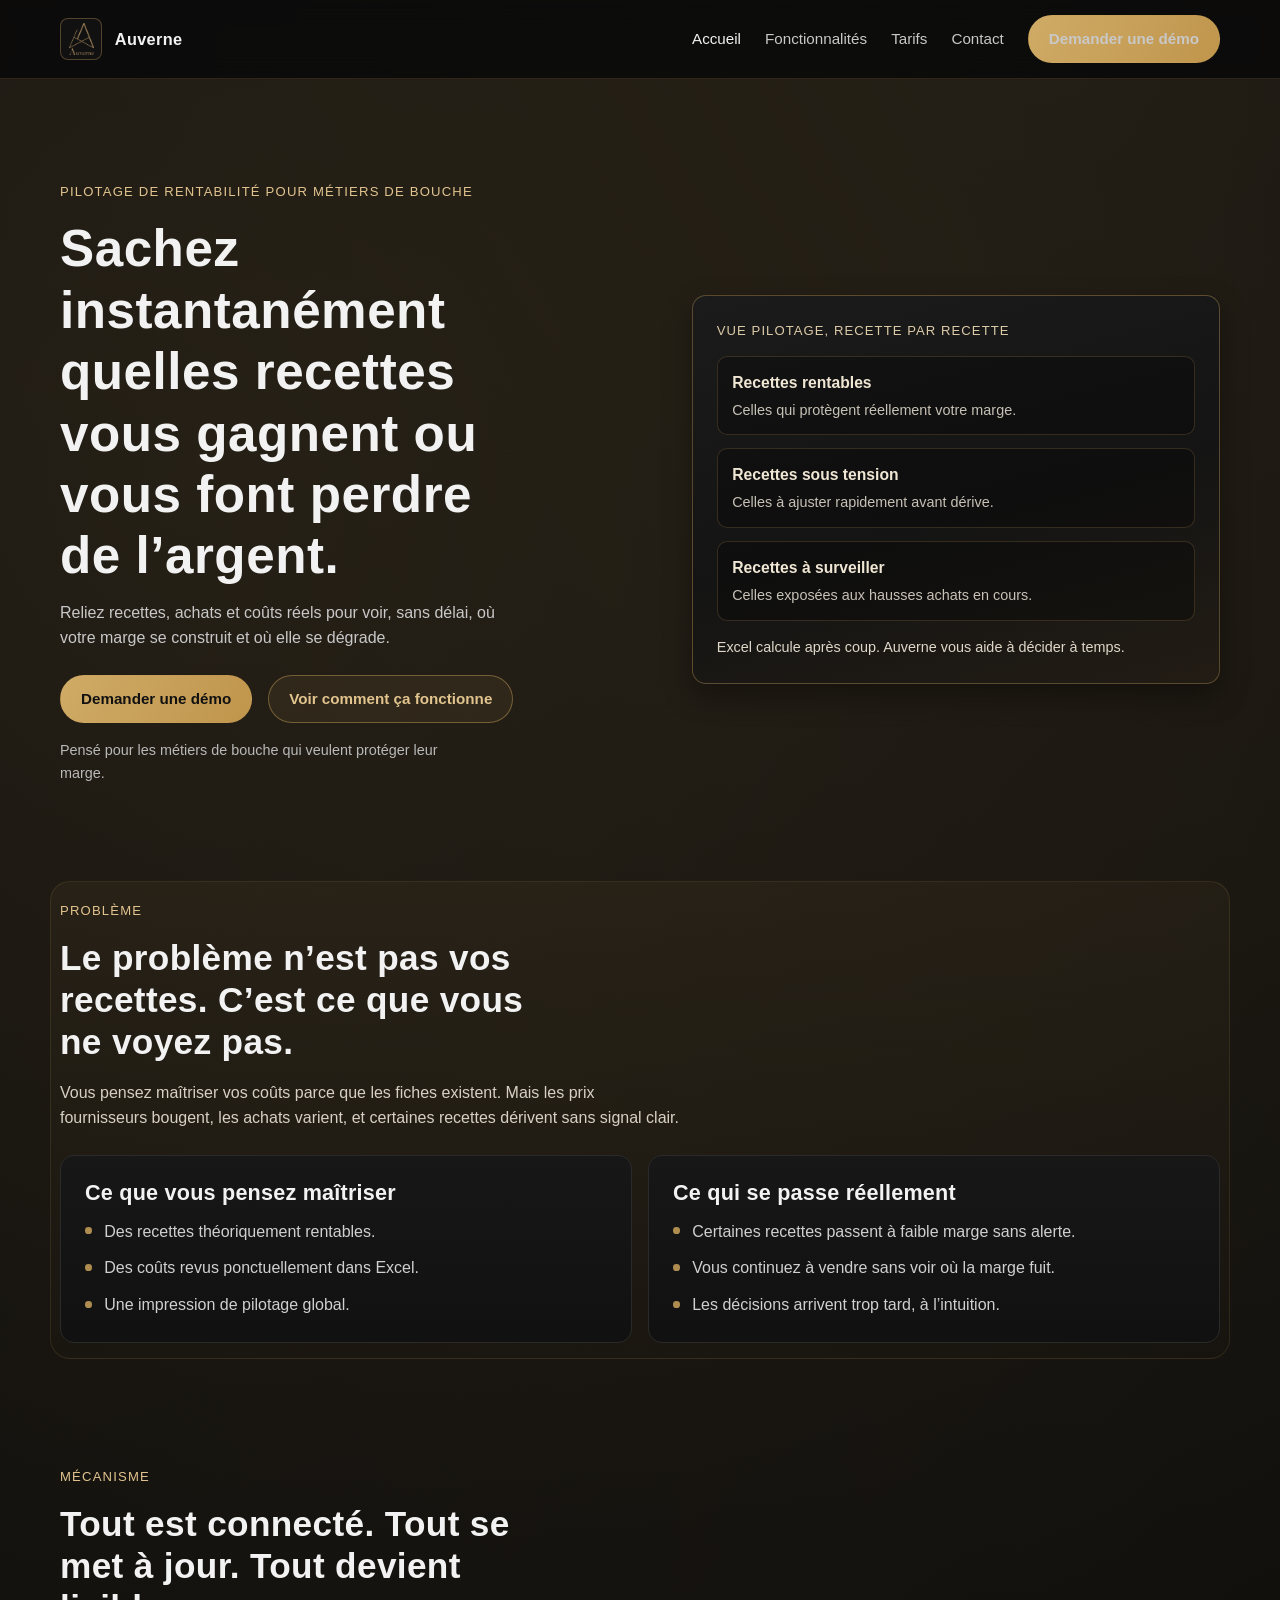
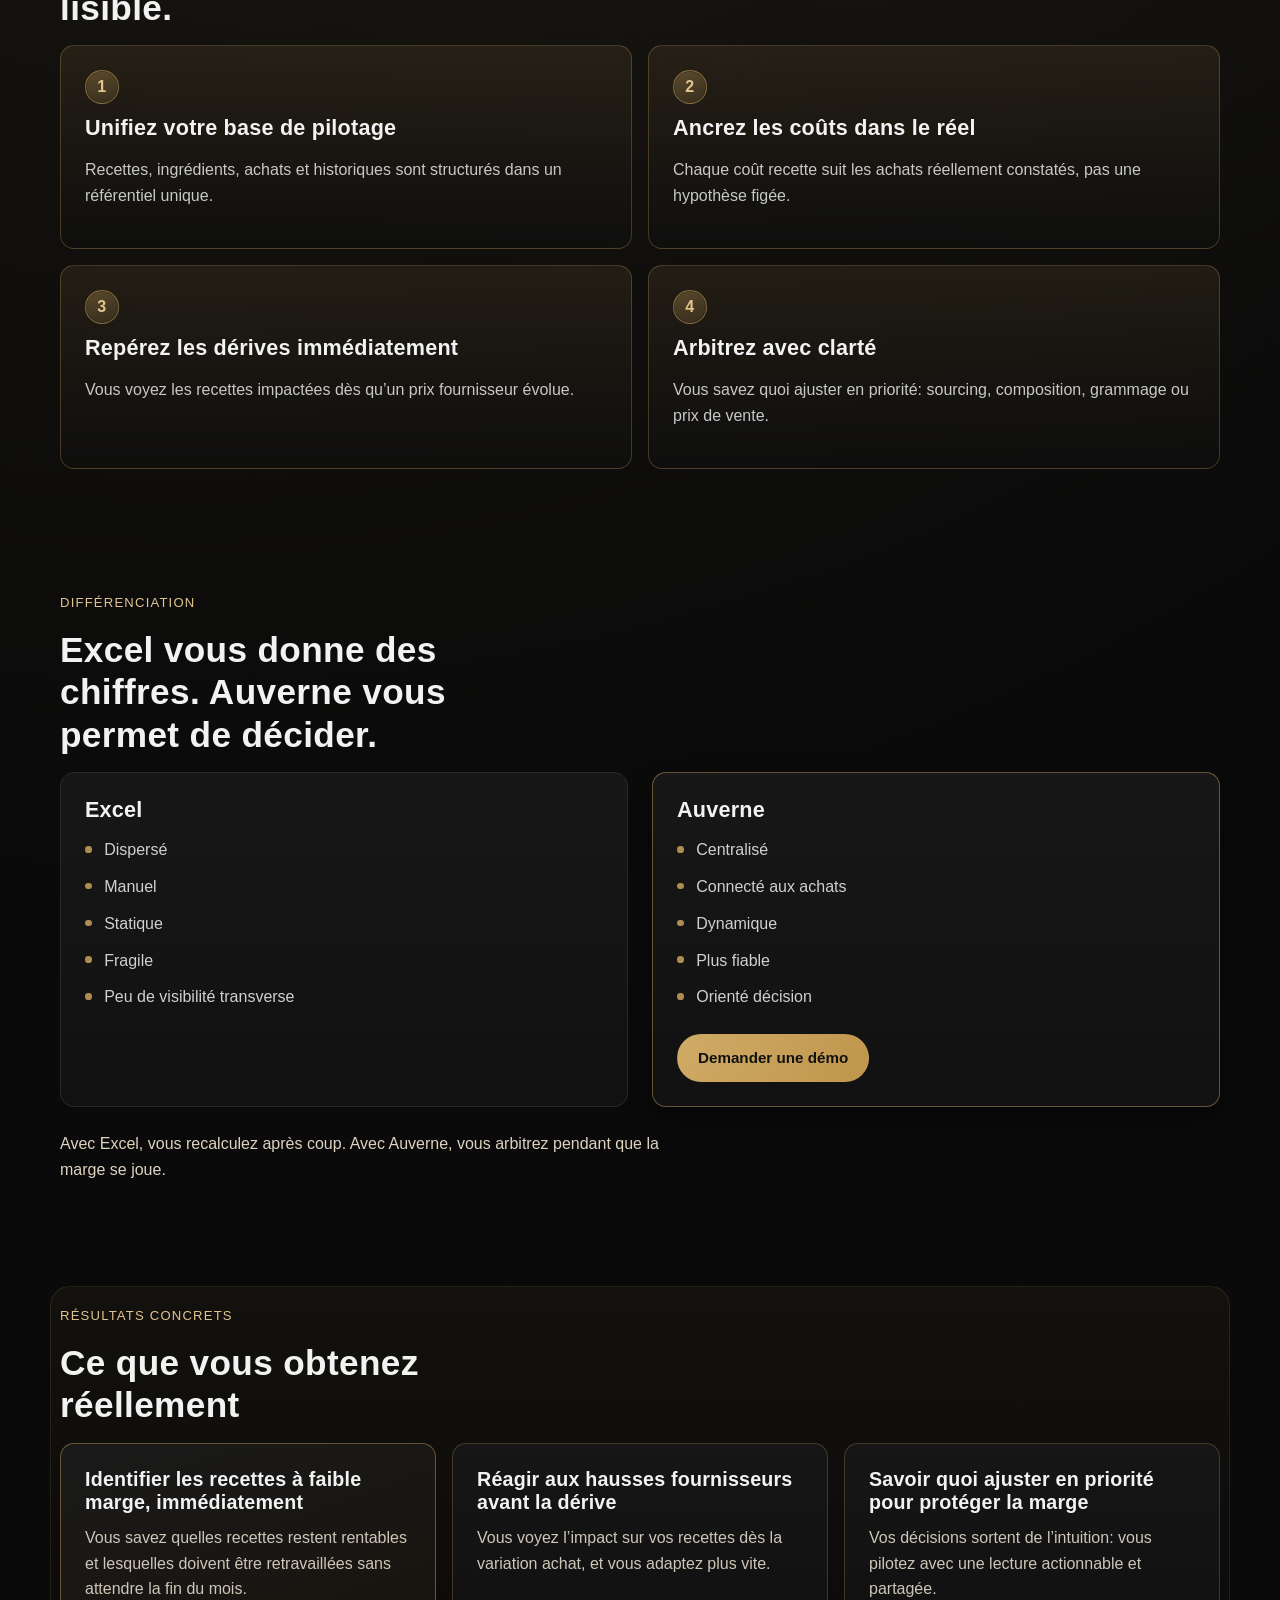
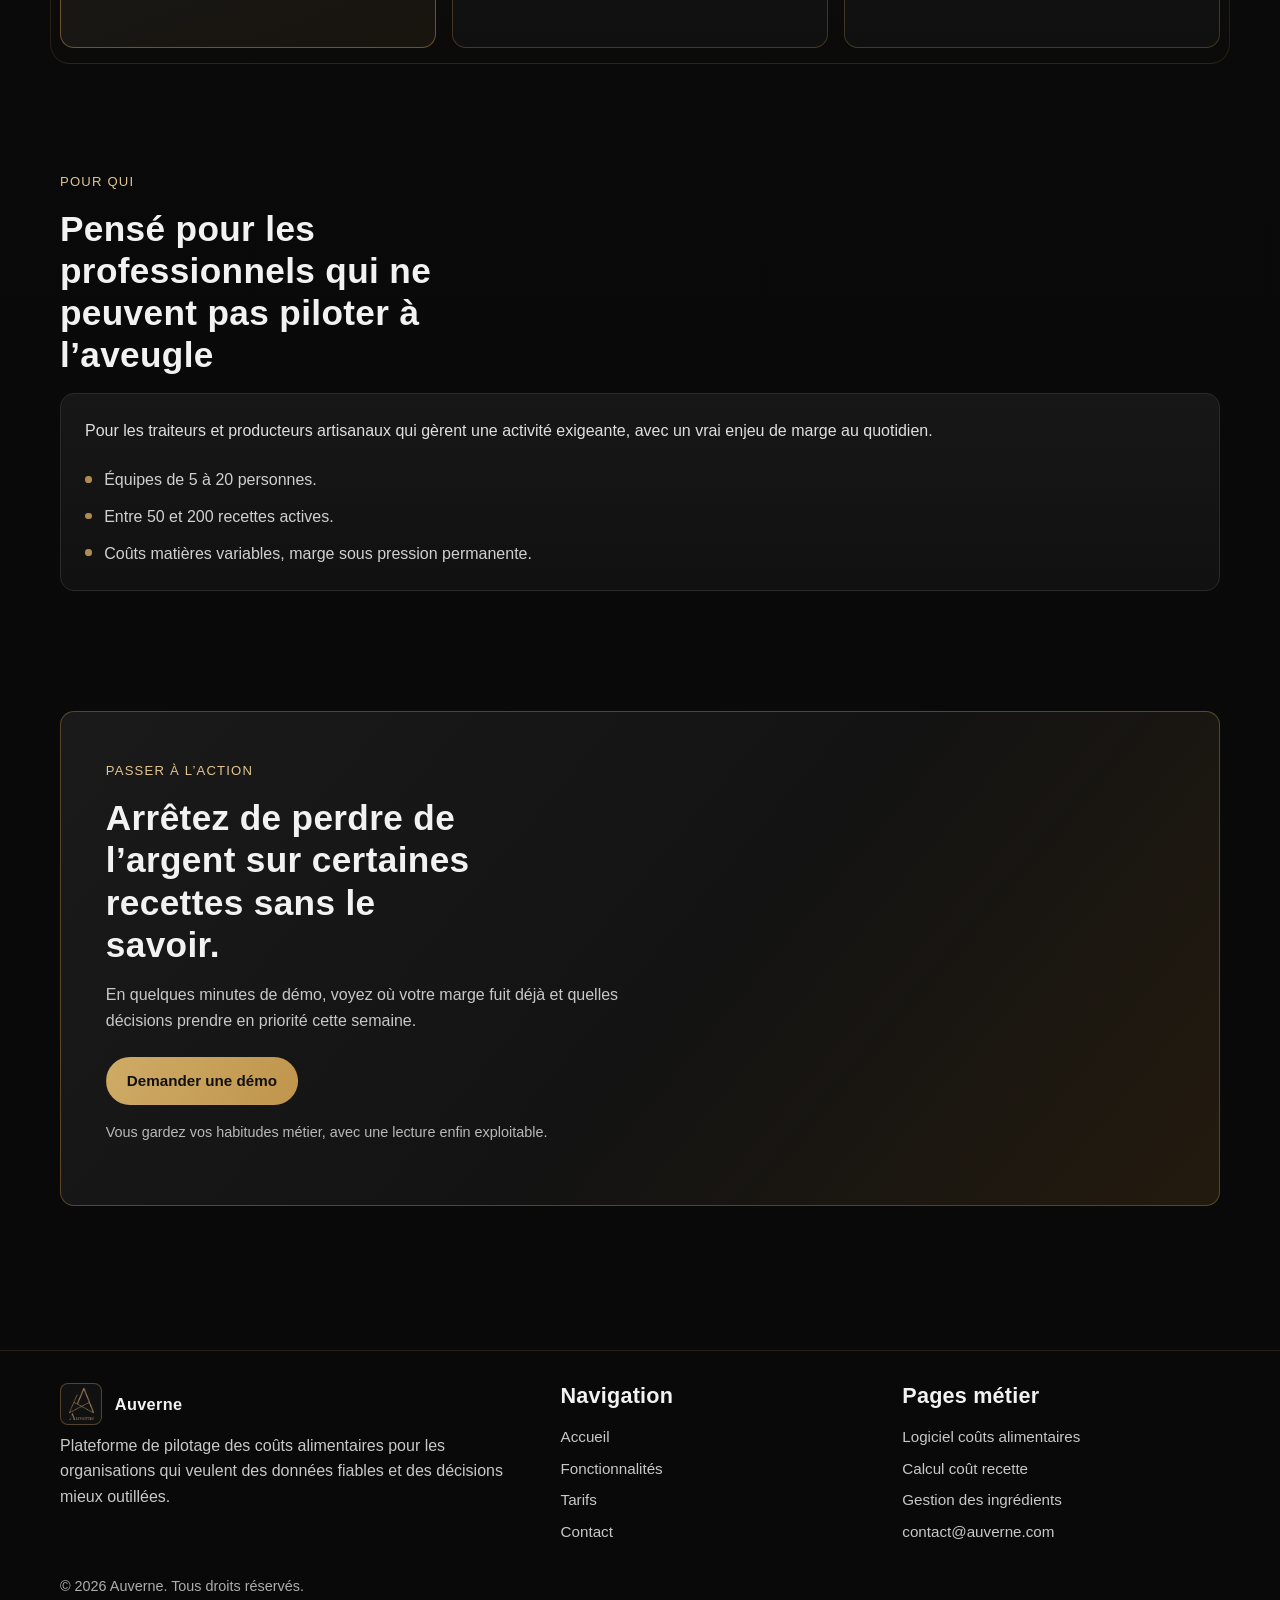
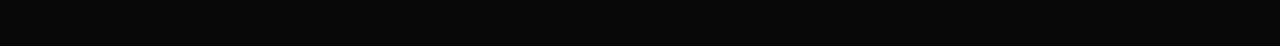
==== commit 397b0f05: "landing page - v2" ====
--- a/index.html
+++ b/index.html
@@ -11,7 +11,7 @@
   <meta property="og:description" content="Reliez ingrédients, achats et recettes pour suivre vos coûts réels, détecter les dérives et sécuriser vos décisions.">
   <meta property="og:type" content="website">
   <meta property="og:url" content="https://auverne.com/">
-  <meta property="og:image" content="https://auverne.com/og-image.png">
+  <meta property="og:image" content="https://auverne.com/assets/img/og-image.png">
   <link rel="icon" href="/favicon.ico" type="image/x-icon">
   <link rel="stylesheet" href="/assets/css/style.css">
 </head>
@@ -19,7 +19,7 @@
   <header class="site-header">
     <div class="container nav-wrap">
       <a class="brand" href="/index.html" aria-label="Accueil Auverne">
-        <img src="/logo-auverne.png" alt="Logo Auverne" class="brand-logo">
+        <img src="/assets/img/logo-auverne.png" alt="Logo Auverne" class="brand-logo">
         <span class="brand-name">Auverne</span>
       </a>
       <button class="nav-toggle" type="button" aria-label="Ouvrir le menu" aria-expanded="false" aria-controls="site-nav" data-nav-toggle>☰</button>
@@ -34,172 +34,171 @@
   </header>
 
   <main>
-    <section class="hero">
-      <div class="container hero-grid">
-        <div>
-          <span class="eyebrow">Pilotage des coûts matière</span>
-          <h1>Logiciel de gestion des coûts alimentaires pour relier achats, ingrédients et recettes</h1>
-          <p>Auverne centralise vos données de production pour transformer les variations de prix en décisions concrètes. Vous suivez vos coûts réels, recette par recette, avec une base fiable et exploitable.</p>
+    <section class="hero landing-hero">
+      <div class="container landing-hero-grid">
+        <div class="landing-copy">
+          <span class="eyebrow">Pilotage de rentabilité pour métiers de bouche</span>
+          <h1>Sachez instantanément quelles recettes vous gagnent ou vous font perdre de l’argent.</h1>
+          <p>Reliez recettes, achats et coûts réels pour voir, sans délai, où votre marge se construit et où elle se dégrade.</p>
           <div class="hero-actions">
-            <a class="btn btn-primary" href="/contact.html">Réserver un échange</a>
-            <a class="btn btn-secondary" href="/fonctionnalites.html">Voir les fonctionnalités</a>
+            <a class="btn btn-primary" href="/contact.html">Demander une démo</a>
+            <a class="btn btn-secondary" href="#mecanisme">Voir comment ça fonctionne</a>
           </div>
-          <p class="hero-note">Pensé pour les traiteurs, transformateurs et ateliers de production alimentaire.</p>
-        </div>
-        <div class="dashboard" aria-label="Aperçu des métriques coûts matière">
-          <div class="dashboard-head">
-            <span>Tableau de suivi coûts matière</span>
-            <span class="pill">Mise à jour en continu</span>
-          </div>
-          <div class="kpi-grid">
-            <div class="kpi">
-              <p class="kpi-label">Coût matière hebdo</p>
-              <p class="kpi-value">12 480 €</p>
+          <p class="hero-note">Pensé pour les métiers de bouche qui veulent protéger leur marge.</p>
+        </div>
+        <article class="landing-panel" aria-label="Aperçu de pilotage rentabilité">
+          <p class="landing-panel-label">Vue pilotage, recette par recette</p>
+          <div class="landing-signal-list">
+            <div class="landing-signal-item">
+              <p class="landing-signal-title">Recettes rentables</p>
+              <p class="landing-signal-text">Celles qui protègent réellement votre marge.</p>
             </div>
-            <div class="kpi">
-              <p class="kpi-label">Écart vs standard</p>
-              <p class="kpi-value kpi-up">+3,8 %</p>
+            <div class="landing-signal-item">
+              <p class="landing-signal-title">Recettes sous tension</p>
+              <p class="landing-signal-text">Celles à ajuster rapidement avant dérive.</p>
             </div>
-            <div class="kpi">
-              <p class="kpi-label">Recettes impactées</p>
-              <p class="kpi-value">14</p>
-            </div>
-            <div class="kpi">
-              <p class="kpi-label">Variations détectées</p>
-              <p class="kpi-value kpi-down">-11 %</p>
+            <div class="landing-signal-item">
+              <p class="landing-signal-title">Recettes à surveiller</p>
+              <p class="landing-signal-text">Celles exposées aux hausses achats en cours.</p>
             </div>
           </div>
-          <div class="chart">
-            <p class="kpi-label">Évolution des prix ingrédients (6 semaines)</p>
-            <div class="chart-bars" aria-hidden="true">
-              <span class="chart-bar bar-1"></span>
-              <span class="chart-bar bar-2"></span>
-              <span class="chart-bar bar-3"></span>
-              <span class="chart-bar bar-4"></span>
-              <span class="chart-bar bar-5"></span>
-              <span class="chart-bar bar-6"></span>
-            </div>
-          </div>
-        </div>
-      </div>
-    </section>
-
-    <section class="section-tight">
-      <div class="container grid-2">
-        <article class="card">
-          <h2>Pourquoi les coûts alimentaires dérivent</h2>
-          <p>Dans beaucoup d'organisations, les achats, les fiches recettes et les référentiels ingrédients vivent séparément. Résultat: les coûts théoriques ne reflètent plus la réalité terrain.</p>
-          <ul>
-            <li>Coûts matière mal maîtrisés malgré des volumes importants.</li>
-            <li>Achats déconnectés des recettes réellement produites.</li>
-            <li>Visibilité partielle sur les variations de prix fournisseurs.</li>
+          <p class="landing-panel-foot">Excel calcule après coup. Auverne vous aide à décider à temps.</p>
+        </article>
+      </div>
+    </section>
+
+    <section class="section-tight landing-section landing-problem">
+      <div class="container">
+        <span class="eyebrow">Problème</span>
+        <h2>Le problème n’est pas vos recettes. C’est ce que vous ne voyez pas.</h2>
+        <p class="landing-lead">Vous pensez maîtriser vos coûts parce que les fiches existent. Mais les prix fournisseurs bougent, les achats varient, et certaines recettes dérivent sans signal clair.</p>
+        <div class="landing-problem-grid">
+          <article class="card landing-problem-card landing-problem-state">
+            <h3>Ce que vous pensez maîtriser</h3>
+            <ul class="landing-list">
+              <li>Des recettes théoriquement rentables.</li>
+              <li>Des coûts revus ponctuellement dans Excel.</li>
+              <li>Une impression de pilotage global.</li>
+            </ul>
+          </article>
+          <article class="card landing-problem-card landing-problem-state">
+            <h3>Ce qui se passe réellement</h3>
+            <ul class="landing-list">
+              <li>Certaines recettes passent à faible marge sans alerte.</li>
+              <li>Vous continuez à vendre sans voir où la marge fuit.</li>
+              <li>Les décisions arrivent trop tard, à l’intuition.</li>
+            </ul>
+          </article>
+        </div>
+      </div>
+    </section>
+
+    <section id="mecanisme" class="section landing-section landing-mechanism">
+      <div class="container">
+        <span class="eyebrow">Mécanisme</span>
+        <h2>Tout est connecté. Tout se met à jour. Tout devient lisible.</h2>
+        <div class="landing-steps">
+          <article class="process-step landing-step">
+            <span class="step-number">1</span>
+            <h3>Unifiez votre base de pilotage</h3>
+            <p>Recettes, ingrédients, achats et historiques sont structurés dans un référentiel unique.</p>
+          </article>
+          <article class="process-step landing-step">
+            <span class="step-number">2</span>
+            <h3>Ancrez les coûts dans le réel</h3>
+            <p>Chaque coût recette suit les achats réellement constatés, pas une hypothèse figée.</p>
+          </article>
+          <article class="process-step landing-step">
+            <span class="step-number">3</span>
+            <h3>Repérez les dérives immédiatement</h3>
+            <p>Vous voyez les recettes impactées dès qu’un prix fournisseur évolue.</p>
+          </article>
+          <article class="process-step landing-step">
+            <span class="step-number">4</span>
+            <h3>Arbitrez avec clarté</h3>
+            <p>Vous savez quoi ajuster en priorité: sourcing, composition, grammage ou prix de vente.</p>
+          </article>
+        </div>
+      </div>
+    </section>
+
+    <section class="section-tight landing-section landing-differentiation">
+      <div class="container">
+        <span class="eyebrow">Différenciation</span>
+        <h2>Excel vous donne des chiffres. Auverne vous permet de décider.</h2>
+        <div class="landing-compare">
+          <article class="card landing-compare-card">
+            <h3>Excel</h3>
+            <ul class="landing-list">
+              <li>Dispersé</li>
+              <li>Manuel</li>
+              <li>Statique</li>
+              <li>Fragile</li>
+              <li>Peu de visibilité transverse</li>
+            </ul>
+          </article>
+          <article class="card landing-compare-card landing-compare-highlight">
+            <h3>Auverne</h3>
+            <ul class="landing-list">
+              <li>Centralisé</li>
+              <li>Connecté aux achats</li>
+              <li>Dynamique</li>
+              <li>Plus fiable</li>
+              <li>Orienté décision</li>
+            </ul>
+            <a class="btn btn-primary landing-mid-cta" href="/contact.html">Demander une démo</a>
+          </article>
+        </div>
+        <p class="landing-contrast-line">Avec Excel, vous recalculez après coup. Avec Auverne, vous arbitrez pendant que la marge se joue.</p>
+      </div>
+    </section>
+
+    <section class="section landing-section landing-results">
+      <div class="container">
+        <span class="eyebrow">Résultats concrets</span>
+        <h2>Ce que vous obtenez réellement</h2>
+        <div class="landing-results-grid">
+          <article class="card landing-result-card landing-result-strong">
+            <h3>Identifier les recettes à faible marge, immédiatement</h3>
+            <p>Vous savez quelles recettes restent rentables et lesquelles doivent être retravaillées sans attendre la fin du mois.</p>
+          </article>
+          <article class="card landing-result-card">
+            <h3>Réagir aux hausses fournisseurs avant la dérive</h3>
+            <p>Vous voyez l’impact sur vos recettes dès la variation achat, et vous adaptez plus vite.</p>
+          </article>
+          <article class="card landing-result-card">
+            <h3>Savoir quoi ajuster en priorité pour protéger la marge</h3>
+            <p>Vos décisions sortent de l’intuition: vous pilotez avec une lecture actionnable et partagée.</p>
+          </article>
+        </div>
+      </div>
+    </section>
+
+    <section class="section-tight landing-section landing-audience">
+      <div class="container">
+        <span class="eyebrow">Pour qui</span>
+        <h2>Pensé pour les professionnels qui ne peuvent pas piloter à l’aveugle</h2>
+        <article class="card landing-audience-card">
+          <p>Pour les traiteurs et producteurs artisanaux qui gèrent une activité exigeante, avec un vrai enjeu de marge au quotidien.</p>
+          <ul class="landing-list landing-audience-list">
+            <li>Équipes de 5 à 20 personnes.</li>
+            <li>Entre 50 et 200 recettes actives.</li>
+            <li>Coûts matières variables, marge sous pression permanente.</li>
           </ul>
         </article>
-        <article class="card">
-          <h2>La réponse Auverne</h2>
-          <p>Auverne structure les données de base et connecte vos flux de production: ingrédients, unités, variantes, achats, recettes et historiques de prix.</p>
-          <ul>
-            <li>Calcul automatique du coût recette mis à jour selon les achats.</li>
-            <li>Alerte sur les dérives coûts et identification des recettes impactées.</li>
-            <li>Base consolidée pour piloter la marge et arbitrer plus vite.</li>
-          </ul>
-        </article>
-      </div>
-    </section>
-
-    <section class="section">
-      <div class="container">
-        <span class="eyebrow">Fonctionnalités clés</span>
-        <h2>Une plateforme pensée pour la fiabilité des données coûts</h2>
-        <div class="grid-3">
-          <article class="card">
-            <h3>Catalogue ingrédients structuré</h3>
-            <p>Référentiel unique avec unités, conditionnements et variantes pour éviter les doublons et harmoniser les calculs.</p>
-          </article>
-          <article class="card">
-            <h3>Suivi des achats réels</h3>
-            <p>Historique par ingrédient et fournisseur pour suivre les écarts et intégrer les prix constatés dans vos analyses.</p>
-          </article>
-          <article class="card">
-            <h3>Calcul du coût recette</h3>
-            <p>Mise à jour automatique des coûts théoriques et réels pour piloter les fiches techniques de façon opérationnelle.</p>
-          </article>
-          <article class="card">
-            <h3>Historique des prix</h3>
-            <p>Lecture des évolutions sur la durée afin d'anticiper les tensions et adapter les décisions d'approvisionnement.</p>
-          </article>
-          <article class="card">
-            <h3>Vision multi-recettes</h3>
-            <p>Identification immédiate des recettes touchées par une variation de prix sur un ingrédient critique.</p>
-          </article>
-          <article class="card">
-            <h3>Analyse orientée décision</h3>
-            <p>Indicateurs lisibles pour arbitrer sur les achats, les compositions et les standards de production.</p>
-          </article>
-        </div>
-      </div>
-    </section>
-
-    <section class="section-tight">
-      <div class="container">
-        <span class="eyebrow">Comment ça marche</span>
-        <h2>Un processus clair, de la donnée à la décision</h2>
-        <div class="grid-4">
-          <article class="process-step">
-            <span class="step-number">1</span>
-            <h3>Structurer</h3>
-            <p>Consolidez votre catalogue ingrédients et vos unités de référence.</p>
-          </article>
-          <article class="process-step">
-            <span class="step-number">2</span>
-            <h3>Enregistrer</h3>
-            <p>Intégrez les achats, fournisseurs et prix réellement observés.</p>
-          </article>
-          <article class="process-step">
-            <span class="step-number">3</span>
-            <h3>Analyser</h3>
-            <p>Comparez coûts théoriques et réels, repérez les écarts significatifs.</p>
-          </article>
-          <article class="process-step">
-            <span class="step-number">4</span>
-            <h3>Décider</h3>
-            <p>Priorisez les actions sur les recettes et ingrédients à fort impact.</p>
-          </article>
-        </div>
-      </div>
-    </section>
-
-    <section class="section">
-      <div class="container">
-        <span class="eyebrow">Contenu métier</span>
-        <h2>Un logiciel de gestion des coûts alimentaires conçu pour la production</h2>
-        <article class="card">
-          <h3>Logiciel de gestion des coûts alimentaires</h3>
-          <p>Auverne aide les équipes à relier leurs données de production au pilotage financier. La plateforme facilite la lecture du coût matière réel et réduit les zones d'ombre dans les arbitrages.</p>
-          <h3>Calcul du coût recette</h3>
-          <p>Chaque recette est valorisée à partir des ingrédients réellement achetés. Vous mesurez l'écart entre standard et réalité, puis vous ajustez vos décisions en fonction de l'impact opérationnel.</p>
-          <h3>Suivi du prix des ingrédients et maîtrise des coûts matière</h3>
-          <p>Avec l'historique des achats, vous visualisez les tendances par produit. Cette vision permet de sécuriser la marge, d'anticiper les tensions et d'améliorer la cohérence des prix de revient.</p>
-          <h3>Pilotage pour traiteurs, transformateurs et ateliers de production</h3>
-          <p>La solution est adaptée aux structures qui doivent gérer des volumes, des variations de matières premières et des exigences de standardisation élevées.</p>
-        </article>
-      </div>
-    </section>
-
-    <section class="section-tight">
-      <div class="container grid-2">
-        <article class="card">
-          <h2>Une base crédible, sans promesses artificielles</h2>
-          <p>Pensé pour les professionnels de la production alimentaire, Auverne est conçu pour structurer les données, fiabiliser les coûts et améliorer les décisions.</p>
-          <p>Nous privilégions une approche opérationnelle: qualité du référentiel, traçabilité des prix, lisibilité des indicateurs.</p>
-        </article>
-        <article class="cta-block">
-          <h2>Échangeons sur votre contexte de production</h2>
-          <p>Présentez votre organisation, vos enjeux coûts et vos contraintes terrain. Nous construisons avec vous un cadrage réaliste.</p>
+      </div>
+    </section>
+
+    <section class="section landing-section landing-final">
+      <div class="container">
+        <article class="cta-block landing-final-cta">
+          <span class="eyebrow">Passer à l’action</span>
+          <h2>Arrêtez de perdre de l’argent sur certaines recettes sans le savoir.</h2>
+          <p>En quelques minutes de démo, voyez où votre marge fuit déjà et quelles décisions prendre en priorité cette semaine.</p>
           <div class="hero-actions">
             <a class="btn btn-primary" href="/contact.html">Demander une démo</a>
-            <a class="btn btn-ghost" href="mailto:contact@auverne.com">contact@auverne.com</a>
           </div>
+          <p class="hero-note">Vous gardez vos habitudes métier, avec une lecture enfin exploitable.</p>
         </article>
       </div>
     </section>
@@ -210,7 +209,7 @@
       <div class="footer-grid">
         <div>
           <a class="brand" href="/index.html" aria-label="Retour à l'accueil">
-            <img src="/logo-auverne.png" alt="Logo Auverne" class="brand-logo">
+            <img src="/assets/img/logo-auverne.png" alt="Logo Auverne" class="brand-logo">
             <span class="brand-name">Auverne</span>
           </a>
           <p>Plateforme de pilotage des coûts alimentaires pour les organisations qui veulent des données fiables et des décisions mieux outillées.</p>
@@ -224,9 +223,9 @@
         </div>
         <div class="footer-links">
           <h3>Pages métier</h3>
-          <a href="/logiciel-couts-alimentaires.html">Logiciel coûts alimentaires</a>
-          <a href="/calcul-cout-recette.html">Calcul coût recette</a>
-          <a href="/gestion-ingredients.html">Gestion des ingrédients</a>
+          <a href="/pages/logiciel-couts-alimentaires.html">Logiciel coûts alimentaires</a>
+          <a href="/pages/calcul-cout-recette.html">Calcul coût recette</a>
+          <a href="/pages/gestion-ingredients.html">Gestion des ingrédients</a>
           <a href="mailto:contact@auverne.com">contact@auverne.com</a>
         </div>
       </div>
@@ -235,5 +234,16 @@
   </footer>
 
   <script src="/assets/js/main.js"></script>
+  <script type="application/ld+json">
+    {
+    "@context": "https://schema.org",
+    "@type": "SoftwareApplication",
+    "name": "Auverne",
+    "applicationCategory": "BusinessApplication",
+    "description": "Logiciel de gestion des coûts alimentaires",
+    "operatingSystem": "Web",
+    "url": "https://auverne.com"
+    }
+  </script>
 </body>
 </html>
--- a/assets/css/style.css
+++ b/assets/css/style.css
@@ -384,6 +384,218 @@
   padding: clamp(1.5rem, 3vw, 2.5rem);
 }
 
+.landing-section h2 {
+  max-width: 24ch;
+}
+
+.landing-hero {
+  padding-top: clamp(3.1rem, 8vw, 6.2rem);
+}
+
+.landing-hero-grid {
+  display: grid;
+  gap: var(--space-5);
+}
+
+.landing-copy h1 {
+  max-width: 16ch;
+  margin-bottom: 0.8rem;
+}
+
+.landing-copy p {
+  max-width: 52ch;
+}
+
+.landing-lead {
+  margin-bottom: var(--space-4);
+  max-width: 70ch;
+  color: #d8d0c3;
+}
+
+.landing-panel {
+  background: linear-gradient(165deg, #1b1b1b 0%, #141414 55%, #221c14 100%);
+  border: 1px solid rgba(202, 162, 92, 0.36);
+  border-radius: var(--radius);
+  padding: var(--space-4);
+  box-shadow: var(--shadow);
+}
+
+.landing-panel-label {
+  font-size: 0.82rem;
+  text-transform: uppercase;
+  letter-spacing: 0.08em;
+  color: #ddcba8;
+  margin-bottom: 0.9rem;
+}
+
+.landing-signal-list {
+  display: grid;
+  gap: 0.8rem;
+}
+
+.landing-signal-item {
+  background: rgba(0, 0, 0, 0.28);
+  border: 1px solid rgba(202, 162, 92, 0.2);
+  border-radius: var(--radius-sm);
+  padding: 0.8rem 0.9rem;
+}
+
+.landing-signal-title {
+  margin: 0;
+  color: #f0e6d4;
+  font-size: 0.98rem;
+  font-weight: 600;
+}
+
+.landing-signal-text {
+  margin: 0.25rem 0 0;
+  color: #c7c1b6;
+  font-size: 0.9rem;
+}
+
+.landing-panel-foot {
+  font-size: 0.9rem;
+  margin-top: 0.95rem;
+  margin-bottom: 0;
+  color: #dfd7c8;
+}
+
+.landing-problem-grid,
+.landing-compare,
+.landing-results-grid,
+.landing-steps {
+  display: grid;
+  gap: var(--space-3);
+}
+
+.landing-problem-card,
+.landing-compare-card,
+.landing-result-card,
+.landing-audience-card {
+  padding: var(--space-4);
+}
+
+.landing-problem-state h3 {
+  margin-bottom: 0.8rem;
+}
+
+.landing-list {
+  list-style: none;
+  padding: 0;
+  margin: 0;
+  display: grid;
+  gap: 0.7rem;
+}
+
+.landing-list li {
+  margin: 0;
+  color: #d0d0d0;
+  position: relative;
+  padding-left: 1.2rem;
+}
+
+.landing-list li::before {
+  content: "";
+  position: absolute;
+  left: 0;
+  top: 0.55em;
+  width: 0.42rem;
+  height: 0.42rem;
+  border-radius: 50%;
+  background: rgba(202, 162, 92, 0.85);
+}
+
+.landing-step {
+  border-color: rgba(202, 162, 92, 0.28);
+  background: linear-gradient(180deg, rgba(202, 162, 92, 0.1), rgba(15, 15, 15, 0.7));
+}
+
+.landing-step .step-number {
+  width: 2.1rem;
+  height: 2.1rem;
+  background: linear-gradient(160deg, rgba(202, 162, 92, 0.34), rgba(202, 162, 92, 0.14));
+  border: 1px solid rgba(202, 162, 92, 0.44);
+  box-shadow: inset 0 0 0 1px rgba(0, 0, 0, 0.22);
+}
+
+.landing-compare-card h3 {
+  margin-bottom: 0.9rem;
+}
+
+.landing-compare-highlight {
+  border-color: rgba(202, 162, 92, 0.46);
+  box-shadow: 0 10px 24px rgba(0, 0, 0, 0.33);
+}
+
+.landing-mid-cta {
+  margin-top: var(--space-4);
+}
+
+.landing-contrast-line {
+  margin-top: var(--space-4);
+  margin-bottom: 0;
+  color: #ddd3c0;
+  font-weight: 500;
+  max-width: 70ch;
+}
+
+.landing-result-card p,
+.landing-audience-card p {
+  color: #dfdfdf;
+}
+
+.landing-result-card {
+  border-color: rgba(202, 162, 92, 0.26);
+  background: linear-gradient(180deg, #161616 0%, #101010 100%);
+}
+
+.landing-result-card h3 {
+  margin-bottom: 0.65rem;
+  font-size: clamp(1.05rem, 1.7vw, 1.23rem);
+}
+
+.landing-result-card p {
+  margin: 0;
+  color: #cec6b8;
+}
+
+.landing-result-strong {
+  border-color: rgba(202, 162, 92, 0.44);
+  background: linear-gradient(160deg, #1a1a1a 0%, #18140e 100%);
+}
+
+.landing-audience-list {
+  margin-top: var(--space-4);
+}
+
+.landing-final-cta {
+  padding: clamp(1.7rem, 4vw, 2.8rem);
+}
+
+.landing-final-cta h2 {
+  max-width: 20ch;
+}
+
+.landing-final-cta p {
+  max-width: 58ch;
+}
+
+.landing-problem .container,
+.landing-results .container {
+  position: relative;
+}
+
+.landing-problem .container::before,
+.landing-results .container::before {
+  content: "";
+  position: absolute;
+  inset: -1rem -0.6rem;
+  border-radius: calc(var(--radius) + 6px);
+  background: linear-gradient(180deg, rgba(202, 162, 92, 0.05), rgba(202, 162, 92, 0.01));
+  border: 1px solid rgba(202, 162, 92, 0.13);
+  z-index: -1;
+}
+
 .page-hero {
   padding: var(--space-6) 0 var(--space-5);
   border-bottom: 1px solid rgba(202, 162, 92, 0.15);
@@ -477,6 +689,37 @@
   }
 }
 
+@media (min-width: 780px) {
+  .landing-hero-grid {
+    grid-template-columns: 1.05fr 0.95fr;
+    align-items: center;
+    gap: var(--space-6);
+  }
+
+  .landing-problem-grid {
+    grid-template-columns: repeat(2, minmax(0, 1fr));
+  }
+
+  .landing-steps {
+    grid-template-columns: repeat(2, minmax(0, 1fr));
+  }
+
+  .landing-results-grid {
+    grid-template-columns: repeat(3, minmax(0, 1fr));
+  }
+}
+
+@media (min-width: 1040px) {
+  .landing-compare {
+    grid-template-columns: repeat(2, minmax(0, 1fr));
+    gap: var(--space-4);
+  }
+
+  .landing-result-card {
+    min-height: 205px;
+  }
+}
+
 @media (max-width: 760px) {
   .nav-toggle {
     display: inline-flex;
@@ -513,6 +756,11 @@
     padding: var(--space-5) 0;
   }
 
+  .landing-problem .container::before,
+  .landing-results .container::before {
+    inset: -0.7rem -0.35rem;
+  }
+
   .hero-grid,
   .grid-3,
   .grid-4,
